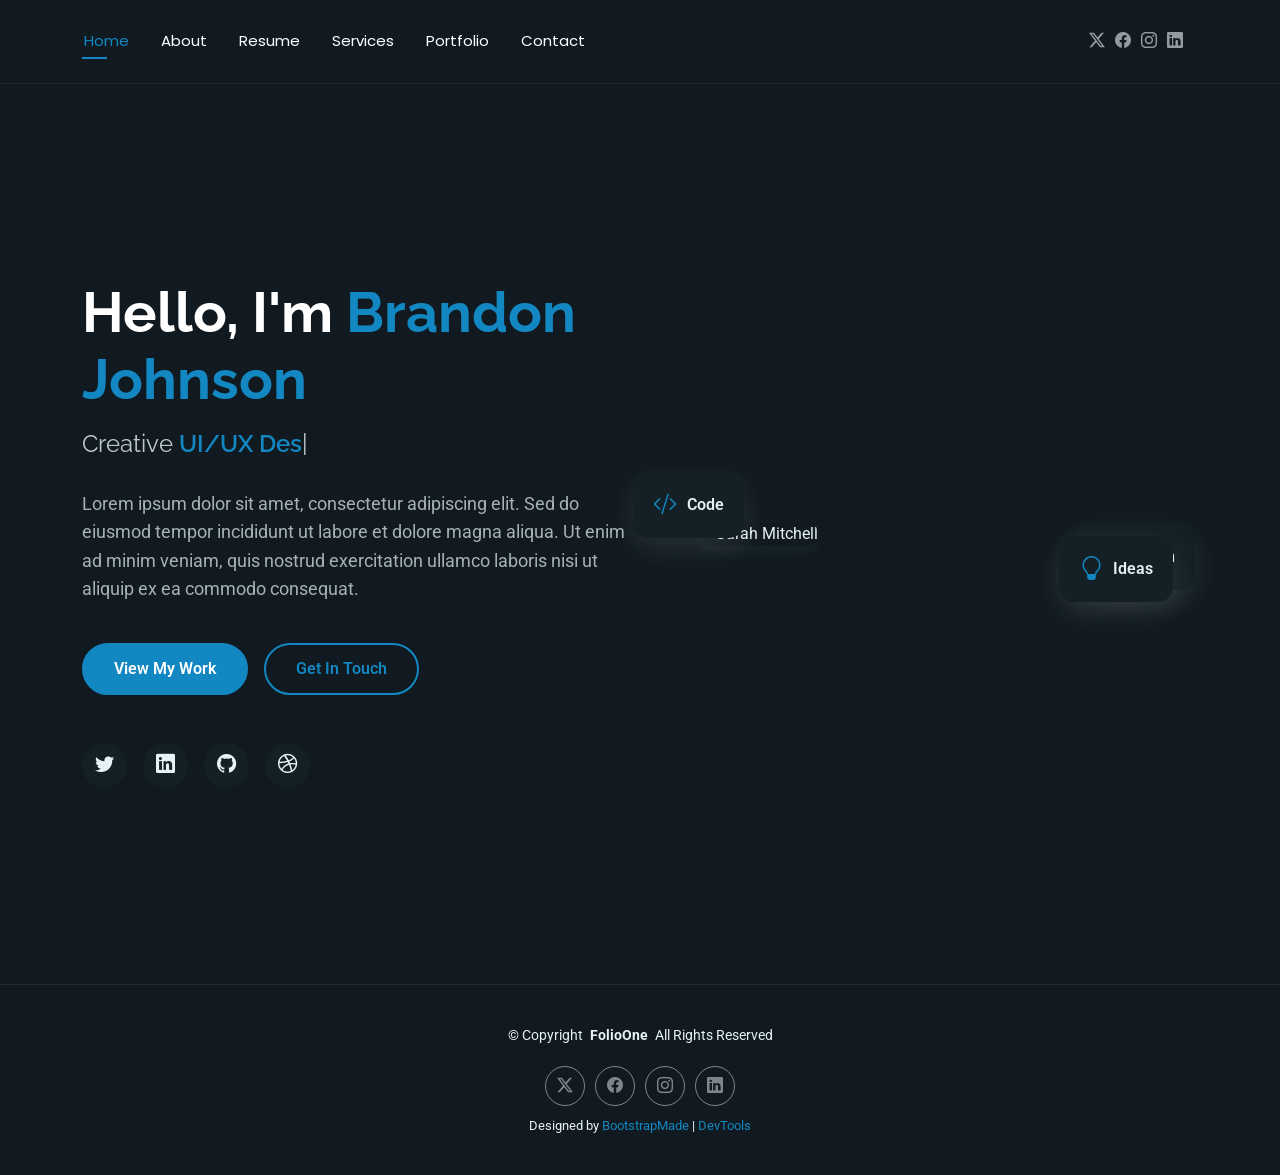
==== index.html @ 80761c70 "1as commitas" ====
<!DOCTYPE html>
<html lang="en">

<head>
  <meta charset="utf-8">
  <meta content="width=device-width, initial-scale=1.0" name="viewport">
  <title>Index - FolioOne Bootstrap Template</title>
  <meta name="description" content="">
  <meta name="keywords" content="">

  <!-- Favicons -->
  <link href="assets/img/favicon.png" rel="icon">
  <link href="assets/img/apple-touch-icon.png" rel="apple-touch-icon">

  <!-- Fonts -->
  <link href="https://fonts.googleapis.com" rel="preconnect">
  <link href="https://fonts.gstatic.com" rel="preconnect" crossorigin>
  <link href="https://fonts.googleapis.com/css2?family=Roboto:ital,wght@0,100;0,300;0,400;0,500;0,700;0,900;1,100;1,300;1,400;1,500;1,700;1,900&family=Poppins:ital,wght@0,100;0,200;0,300;0,400;0,500;0,600;0,700;0,800;0,900;1,100;1,200;1,300;1,400;1,500;1,600;1,700;1,800;1,900&family=Raleway:ital,wght@0,100;0,200;0,300;0,400;0,500;0,600;0,700;0,800;0,900;1,100;1,200;1,300;1,400;1,500;1,600;1,700;1,800;1,900&display=swap" rel="stylesheet">

  <!-- Vendor CSS Files -->
  <link href="assets/vendor/bootstrap/css/bootstrap.min.css" rel="stylesheet">
  <link href="assets/vendor/bootstrap-icons/bootstrap-icons.css" rel="stylesheet">
  <link href="assets/vendor/aos/aos.css" rel="stylesheet">
  <link href="assets/vendor/swiper/swiper-bundle.min.css" rel="stylesheet">
  <link href="assets/vendor/glightbox/css/glightbox.min.css" rel="stylesheet">

  <!-- Main CSS File -->
  <link href="assets/css/main.css" rel="stylesheet">

  <!-- =======================================================
  * Template Name: FolioOne
  * Template URL: https://bootstrapmade.com/folioone-bootstrap-portfolio-website-template/
  * Updated: Aug 23 2025 with Bootstrap v5.3.7
  * Author: BootstrapMade.com
  * License: https://bootstrapmade.com/license/
  ======================================================== -->
</head>

<body class="index-page">

  <header id="header" class="header d-flex align-items-center light-background sticky-top">
    <div class="container position-relative d-flex align-items-center justify-content-between">

      <!-- <a href="index.html" class="logo d-flex align-items-center me-auto me-xl-0">
      <img src="assets/img/logo.webp" alt="">
      <h1 class="sitename">FolioOne</h1> 
    </a> -->

      <nav id="navmenu" class="navmenu">
        <ul>
          <li><a href="index.html" class="active">Home</a></li>
          <li><a href="about.html">About</a></li>
          <li><a href="resume.html">Resume</a></li>
          <li><a href="services.html">Services</a></li>
          <li><a href="portfolio.html">Portfolio</a></li>
          <li><a href="contact.html">Contact</a></li>
        </ul>
        <i class="mobile-nav-toggle d-xl-none bi bi-list"></i>
      </nav>

      <div class="header-social-links">
        <a href="#" class="twitter"><i class="bi bi-twitter-x"></i></a>
        <a href="#" class="facebook"><i class="bi bi-facebook"></i></a>
        <a href="#" class="instagram"><i class="bi bi-instagram"></i></a>
        <a href="#" class="linkedin"><i class="bi bi-linkedin"></i></a>
      </div>

    </div>
  </header>

  <main class="main">

    <!-- Hero Section -->
    <section id="hero" class="hero section">

      <div class="container" data-aos="fade-up" data-aos-delay="100">

        <div class="row gy-4 align-items-center">
          <div class="col-lg-6 order-2 order-lg-1">
            <div class="hero-content">
              <h1 data-aos="fade-up" data-aos-delay="200">Hello, I'm <span class="highlight">Brandon Johnson</span></h1>
              <h2 data-aos="fade-up" data-aos-delay="300">Creative <span class="typed" data-typed-items="UI/UX Designer, Web Developer, Digital Artist, Brand Strategist"></span></h2>
              <p data-aos="fade-up" data-aos-delay="400">Lorem ipsum dolor sit amet, consectetur adipiscing elit. Sed do eiusmod tempor incididunt ut labore et dolore magna aliqua. Ut enim ad minim veniam, quis nostrud exercitation ullamco laboris nisi ut aliquip ex ea commodo consequat.</p>
              <div class="hero-actions" data-aos="fade-up" data-aos-delay="500">
                <a href="portfolio.html" class="btn btn-primary">View My Work</a>
                <a href="contact.html" class="btn btn-outline">Get In Touch</a>
              </div>
              <div class="social-links" data-aos="fade-up" data-aos-delay="600">
                <a href="#"><i class="bi bi-twitter"></i></a>
                <a href="#"><i class="bi bi-linkedin"></i></a>
                <a href="#"><i class="bi bi-github"></i></a>
                <a href="#"><i class="bi bi-dribbble"></i></a>
              </div>
            </div>
          </div>
          <div class="col-lg-6 order-1 order-lg-2">
            <div class="hero-image" data-aos="zoom-in" data-aos-delay="300">
              <div class="image-wrapper">
                <img src="assets/img/profile/profile-square-11.webp" alt="Sarah Mitchell" class="img-fluid">
                <div class="floating-elements">
                  <div class="floating-card design" data-aos="fade-left" data-aos-delay="700">
                    <i class="bi bi-palette"></i>
                    <span>Design</span>
                  </div>
                  <div class="floating-card code" data-aos="fade-right" data-aos-delay="800">
                    <i class="bi bi-code-slash"></i>
                    <span>Code</span>
                  </div>
                  <div class="floating-card creativity" data-aos="fade-up" data-aos-delay="900">
                    <i class="bi bi-lightbulb"></i>
                    <span>Ideas</span>
                  </div>
                </div>
              </div>
            </div>
          </div>
        </div>

      </div>

    </section><!-- /Hero Section -->

  </main>

  <footer id="footer" class="footer">

    <div class="container">
      <div class="copyright text-center ">
        <p>© <span>Copyright</span> <strong class="px-1 sitename">FolioOne</strong> <span>All Rights Reserved<br></span></p>
      </div>
      <div class="social-links d-flex justify-content-center">
        <a href=""><i class="bi bi-twitter-x"></i></a>
        <a href=""><i class="bi bi-facebook"></i></a>
        <a href=""><i class="bi bi-instagram"></i></a>
        <a href=""><i class="bi bi-linkedin"></i></a>
      </div>
      <div class="credits">
        <!-- All the links in the footer should remain intact. -->
        <!-- You can delete the links only if you've purchased the pro version. -->
        <!-- Licensing information: https://bootstrapmade.com/license/ -->
        <!-- Purchase the pro version with working PHP/AJAX contact form: [buy-url] -->
        Designed by <a href="https://bootstrapmade.com/">BootstrapMade</a> | <a href="https://bootstrapmade.com/tools/">DevTools</a>
      </div>
    </div>

  </footer>

  <!-- Scroll Top -->
  <a href="#" id="scroll-top" class="scroll-top d-flex align-items-center justify-content-center"><i class="bi bi-arrow-up-short"></i></a>

  <!-- Preloader -->
  <div id="preloader"></div>

  <!-- Vendor JS Files -->
  <script src="assets/vendor/bootstrap/js/bootstrap.bundle.min.js"></script>
  <script src="assets/vendor/php-email-form/validate.js"></script>
  <script src="assets/vendor/aos/aos.js"></script>
  <script src="assets/vendor/typed.js/typed.umd.js"></script>
  <script src="assets/vendor/waypoints/noframework.waypoints.js"></script>
  <script src="assets/vendor/purecounter/purecounter_vanilla.js"></script>
  <script src="assets/vendor/swiper/swiper-bundle.min.js"></script>
  <script src="assets/vendor/imagesloaded/imagesloaded.pkgd.min.js"></script>
  <script src="assets/vendor/isotope-layout/isotope.pkgd.min.js"></script>
  <script src="assets/vendor/glightbox/js/glightbox.min.js"></script>

  <!-- Main JS File -->
  <script src="assets/js/main.js"></script>

</body>

</html>
---- assets/css/main.css ----
/**
* Template Name: FolioOne
* Template URL: https://bootstrapmade.com/folioone-bootstrap-portfolio-website-template/
* Updated: Aug 23 2025 with Bootstrap v5.3.7
* Author: BootstrapMade.com
* License: https://bootstrapmade.com/license/
*/

/*--------------------------------------------------------------
# Font & Color Variables
# Help: https://bootstrapmade.com/color-system/
--------------------------------------------------------------*/
/* Fonts */
:root {
  --default-font: "Roboto",  system-ui, -apple-system, "Segoe UI", Roboto, "Helvetica Neue", Arial, "Noto Sans", "Liberation Sans", sans-serif, "Apple Color Emoji", "Segoe UI Emoji", "Segoe UI Symbol", "Noto Color Emoji";
  --heading-font: "Raleway",  sans-serif;
  --nav-font: "Poppins",  sans-serif;
}

/* Global Colors - The following color variables are used throughout the website. Updating them here will change the color scheme of the entire website */
:root { 
  --background-color: #101a20; /* Background color for the entire website, including individual sections */
  --default-color: #e7f2f7; /* Default color used for the majority of the text content across the entire website */
  --heading-color: #ffffff; /* Color for headings, subheadings and title throughout the website */
  --accent-color: #1387c1; /* Accent color that represents your brand on the website. It's used for buttons, links, and other elements that need to stand out */
  --surface-color: #141f26; /* The surface color is used as a background of boxed elements within sections, such as cards, icon boxes, or other elements that require a visual separation from the global background. */
  --contrast-color: #ffffff; /* Contrast color for text, ensuring readability against backgrounds of accent, heading, or default colors. */
}

/* Nav Menu Colors - The following color variables are used specifically for the navigation menu. They are separate from the global colors to allow for more customization options */
:root {
  --nav-color: #ffffff;  /* The default color of the main navmenu links */
  --nav-hover-color: #1387c1; /* Applied to main navmenu links when they are hovered over or active */
  --nav-mobile-background-color: #213642; /* Used as the background color for mobile navigation menu */
  --nav-dropdown-background-color: #051117; /* Used as the background color for dropdown items that appear when hovering over primary navigation items */
  --nav-dropdown-color: #e7f2f7; /* Used for navigation links of the dropdown items in the navigation menu. */
  --nav-dropdown-hover-color: #1387c1; /* Similar to --nav-hover-color, this color is applied to dropdown navigation links when they are hovered over. */
}

/* Color Presets - These classes override global colors when applied to any section or element, providing reuse of the sam color scheme. */

.light-background {
  --background-color: #142027;
  --surface-color: #325264;
}

.dark-background {
  --background-color: #0b1419;
  --default-color: #ffffff;
  --heading-color: #ffffff;
  --surface-color: #252525;
  --contrast-color: #ffffff;
}

/* Smooth scroll */
:root {
  scroll-behavior: smooth;
}

/*--------------------------------------------------------------
# General Styling & Shared Classes
--------------------------------------------------------------*/
body {
  color: var(--default-color);
  background-color: var(--background-color);
  font-family: var(--default-font);
}

a {
  color: var(--accent-color);
  text-decoration: none;
  transition: 0.3s;
}

a:hover {
  color: color-mix(in srgb, var(--accent-color), transparent 25%);
  text-decoration: none;
}

h1,
h2,
h3,
h4,
h5,
h6 {
  color: var(--heading-color);
  font-family: var(--heading-font);
}

/* PHP Email Form Messages
------------------------------*/
.php-email-form .error-message {
  display: none;
  background: #df1529;
  color: #ffffff;
  text-align: left;
  padding: 15px;
  margin-bottom: 24px;
  font-weight: 600;
}

.php-email-form .sent-message {
  display: none;
  color: #ffffff;
  background: #059652;
  text-align: center;
  padding: 15px;
  margin-bottom: 24px;
  font-weight: 600;
}

.php-email-form .loading {
  display: none;
  background: var(--surface-color);
  text-align: center;
  padding: 15px;
  margin-bottom: 24px;
}

.php-email-form .loading:before {
  content: "";
  display: inline-block;
  border-radius: 50%;
  width: 24px;
  height: 24px;
  margin: 0 10px -6px 0;
  border: 3px solid var(--accent-color);
  border-top-color: var(--surface-color);
  animation: php-email-form-loading 1s linear infinite;
}

@keyframes php-email-form-loading {
  0% {
    transform: rotate(0deg);
  }

  100% {
    transform: rotate(360deg);
  }
}

/*--------------------------------------------------------------
# Global Header
--------------------------------------------------------------*/
.header {
  --background-color: rgba(255, 255, 255, 0);
  color: var(--default-color);
  background-color: var(--background-color);
  padding: 15px 0;
  transition: all 0.5s;
  z-index: 997;
  border-bottom: 1px solid color-mix(in srgb, var(--default-color), transparent 92%);
}

.header .logo {
  line-height: 1;
}

.header .logo img {
  max-height: 36px;
  margin-right: 8px;
}

.header .logo h1 {
  font-size: 32px;
  margin: 0;
  font-weight: 400;
  color: var(--heading-color);
}

.header .header-social-links {
  padding-right: 15px;
}

.header .header-social-links a {
  color: color-mix(in srgb, var(--default-color), transparent 40%);
  padding-left: 6px;
  display: inline-block;
  transition: 0.3s;
  font-size: 16px;
}

.header .header-social-links a:hover {
  color: var(--default-color);
}

.header .header-social-links a i {
  line-height: 0px;
}

@media (max-width: 1200px) {
  .header .logo {
    order: 1;
  }

  .header .header-social-links {
    order: 2;
  }

  .header .navmenu {
    order: 3;
  }
}

/* Global Header on Scroll
------------------------------*/
.scrolled .header {
  --background-color: rgba(16, 26, 32, 0.9);
}

/*--------------------------------------------------------------
# Navigation Menu
--------------------------------------------------------------*/
/* Desktop Navigation */
@media (min-width: 1200px) {
  .navmenu {
    padding: 0;
  }

  .navmenu ul {
    margin: 0;
    padding: 0;
    display: flex;
    list-style: none;
    align-items: center;
  }

  .navmenu li {
    position: relative;
  }

  .navmenu>ul>li {
    white-space: nowrap;
    padding: 15px 28px 15px 0;
  }

  .navmenu>ul>li:last-child {
    padding-right: 0;
  }

  .navmenu a,
  .navmenu a:focus {
    color: var(--nav-color);
    font-size: 15px;
    padding: 0 2px;
    font-family: var(--nav-font);
    font-weight: 400;
    display: flex;
    align-items: center;
    justify-content: space-between;
    white-space: nowrap;
    transition: 0.3s;
    position: relative;
  }

  .navmenu a i,
  .navmenu a:focus i {
    font-size: 12px;
    line-height: 0;
    margin-left: 5px;
    transition: 0.3s;
  }

  .navmenu>ul>li>a:before {
    content: "";
    position: absolute;
    height: 2px;
    bottom: -6px;
    left: 0;
    background-color: var(--nav-hover-color);
    visibility: hidden;
    width: 0px;
    transition: all 0.3s ease-in-out 0s;
  }

  .navmenu a:hover:before,
  .navmenu li:hover>a:before,
  .navmenu .active:before {
    visibility: visible;
    width: 25px;
  }

  .navmenu li:hover>a,
  .navmenu .active,
  .navmenu .active:focus {
    color: var(--nav-hover-color);
  }

  .navmenu .dropdown ul {
    margin: 0;
    padding: 10px 0;
    background: var(--nav-dropdown-background-color);
    display: block;
    position: absolute;
    visibility: hidden;
    left: -5px;
    top: 130%;
    opacity: 0;
    transition: 0.3s;
    border-radius: 4px;
    z-index: 99;
    box-shadow: 0px 0px 30px rgba(0, 0, 0, 0.1);
  }

  .navmenu .dropdown ul li {
    min-width: 200px;
  }

  .navmenu .dropdown ul a {
    padding: 10px 20px;
    font-size: 15px;
    text-transform: none;
    color: var(--nav-dropdown-color);
  }

  .navmenu .dropdown ul a i {
    font-size: 12px;
  }

  .navmenu .dropdown ul a:hover,
  .navmenu .dropdown ul .active:hover,
  .navmenu .dropdown ul li:hover>a {
    color: var(--nav-dropdown-hover-color);
  }

  .navmenu .dropdown:hover>ul {
    opacity: 1;
    top: 100%;
    visibility: visible;
  }

  .navmenu .dropdown .dropdown ul {
    top: 0;
    left: -90%;
    visibility: hidden;
  }

  .navmenu .dropdown .dropdown:hover>ul {
    opacity: 1;
    top: 0;
    left: -100%;
    visibility: visible;
  }
}

/* Mobile Navigation */
@media (max-width: 1199px) {
  .mobile-nav-toggle {
    color: var(--nav-color);
    font-size: 28px;
    line-height: 0;
    margin-right: 10px;
    cursor: pointer;
    transition: color 0.3s;
  }

  .navmenu {
    padding: 0;
    z-index: 9997;
  }

  .navmenu ul {
    display: none;
    list-style: none;
    position: absolute;
    inset: 60px 20px 20px 20px;
    padding: 10px 0;
    margin: 0;
    border-radius: 6px;
    background-color: var(--nav-mobile-background-color);
    border: 1px solid color-mix(in srgb, var(--default-color), transparent 90%);
    box-shadow: none;
    overflow-y: auto;
    transition: 0.3s;
    z-index: 9998;
  }

  .navmenu a,
  .navmenu a:focus {
    color: var(--nav-dropdown-color);
    padding: 10px 20px;
    font-family: var(--nav-font);
    font-size: 17px;
    font-weight: 500;
    display: flex;
    align-items: center;
    justify-content: space-between;
    white-space: nowrap;
    transition: 0.3s;
  }

  .navmenu a i,
  .navmenu a:focus i {
    font-size: 12px;
    line-height: 0;
    margin-left: 5px;
    width: 30px;
    height: 30px;
    display: flex;
    align-items: center;
    justify-content: center;
    border-radius: 50%;
    transition: 0.3s;
    background-color: color-mix(in srgb, var(--accent-color), transparent 90%);
  }

  .navmenu a i:hover,
  .navmenu a:focus i:hover {
    background-color: var(--accent-color);
    color: var(--contrast-color);
  }

  .navmenu a:hover,
  .navmenu .active,
  .navmenu .active:focus {
    color: var(--nav-dropdown-hover-color);
  }

  .navmenu .active i,
  .navmenu .active:focus i {
    background-color: var(--accent-color);
    color: var(--contrast-color);
    transform: rotate(180deg);
  }

  .navmenu .dropdown ul {
    position: static;
    display: none;
    z-index: 99;
    padding: 10px 0;
    margin: 10px 20px;
    background-color: var(--nav-dropdown-background-color);
    transition: all 0.5s ease-in-out;
  }

  .navmenu .dropdown ul ul {
    background-color: rgba(33, 37, 41, 0.1);
  }

  .navmenu .dropdown>.dropdown-active {
    display: block;
    background-color: rgba(33, 37, 41, 0.03);
  }

  .mobile-nav-active {
    overflow: hidden;
  }

  .mobile-nav-active .mobile-nav-toggle {
    color: #fff;
    position: absolute;
    font-size: 32px;
    top: 15px;
    right: 15px;
    margin-right: 0;
    z-index: 9999;
  }

  .mobile-nav-active .navmenu {
    position: fixed;
    overflow: hidden;
    inset: 0;
    background: rgba(33, 37, 41, 0.8);
    transition: 0.3s;
  }

  .mobile-nav-active .navmenu>ul {
    display: block;
  }
}

/*--------------------------------------------------------------
# Global Footer
--------------------------------------------------------------*/
.footer {
  color: var(--default-color);
  background-color: var(--background-color);
  font-size: 14px;
  padding: 40px 0;
  position: relative;
  border-top: 1px solid color-mix(in srgb, var(--default-color), transparent 92%);
}

.footer .copyright p {
  margin-bottom: 0;
}

.footer .social-links {
  margin-top: 20px;
}

.footer .social-links a {
  display: flex;
  align-items: center;
  justify-content: center;
  width: 40px;
  height: 40px;
  border-radius: 50%;
  border: 1px solid color-mix(in srgb, var(--default-color), transparent 50%);
  font-size: 16px;
  color: color-mix(in srgb, var(--default-color), transparent 50%);
  margin: 0 5px;
  transition: 0.3s;
}

.footer .social-links a:hover {
  color: var(--accent-color);
  border-color: var(--accent-color);
}

.footer .credits {
  margin-top: 10px;
  font-size: 13px;
  text-align: center;
}

/*--------------------------------------------------------------
# Preloader
--------------------------------------------------------------*/
#preloader {
  position: fixed;
  inset: 0;
  z-index: 9999;
  overflow: hidden;
  background-color: var(--background-color);
  transition: all 0.6s ease-out;
  width: 100%;
  height: 100vh;
}

#preloader:before,
#preloader:after {
  content: "";
  position: absolute;
  border: 4px solid var(--accent-color);
  border-radius: 50%;
  animation: animate-preloader 2s cubic-bezier(0, 0.2, 0.8, 1) infinite;
}

#preloader:after {
  animation-delay: -0.5s;
}

@keyframes animate-preloader {
  0% {
    width: 10px;
    height: 10px;
    top: calc(50% - 5px);
    left: calc(50% - 5px);
    opacity: 1;
  }

  100% {
    width: 72px;
    height: 72px;
    top: calc(50% - 36px);
    left: calc(50% - 36px);
    opacity: 0;
  }
}

/*--------------------------------------------------------------
# Scroll Top Button
--------------------------------------------------------------*/
.scroll-top {
  position: fixed;
  visibility: hidden;
  opacity: 0;
  right: 15px;
  bottom: -15px;
  z-index: 99999;
  background-color: var(--accent-color);
  width: 44px;
  height: 44px;
  border-radius: 50px;
  transition: all 0.4s;
}

.scroll-top i {
  font-size: 24px;
  color: var(--contrast-color);
  line-height: 0;
}

.scroll-top:hover {
  background-color: color-mix(in srgb, var(--accent-color), transparent 20%);
  color: var(--contrast-color);
}

.scroll-top.active {
  visibility: visible;
  opacity: 1;
  bottom: 15px;
}

/*--------------------------------------------------------------
# Disable aos animation delay on mobile devices
--------------------------------------------------------------*/
@media screen and (max-width: 768px) {
  [data-aos-delay] {
    transition-delay: 0 !important;
  }
}

/*--------------------------------------------------------------
# Global Page Titles & Breadcrumbs
--------------------------------------------------------------*/
.page-title {
  color: var(--default-color);
  background-color: var(--background-color);
  position: relative;
}

.page-title .heading {
  padding: 80px 0;
  border-top: 1px solid color-mix(in srgb, var(--default-color), transparent 90%);
}

.page-title .heading h1 {
  font-size: 38px;
  font-weight: 700;
}

.page-title nav {
  background-color: color-mix(in srgb, var(--default-color), transparent 96%);
  padding: 20px 0;
}

.page-title nav ol {
  display: flex;
  flex-wrap: wrap;
  list-style: none;
  padding: 0;
  margin: 0;
  font-size: 16px;
  font-weight: 400;
}

.page-title nav ol li+li {
  padding-left: 10px;
}

.page-title nav ol li+li::before {
  content: "/";
  display: inline-block;
  padding-right: 10px;
  color: color-mix(in srgb, var(--default-color), transparent 70%);
}

/*--------------------------------------------------------------
# Global Sections
--------------------------------------------------------------*/
section,
.section {
  color: var(--default-color);
  background-color: var(--background-color);
  padding: 60px 0;
  scroll-margin-top: 100px;
  overflow: clip;
}

@media (max-width: 1199px) {

  section,
  .section {
    scroll-margin-top: 66px;
  }
}

/*--------------------------------------------------------------
# Global Section Titles
--------------------------------------------------------------*/
.section-title {
  text-align: center;
  padding-bottom: 60px;
  position: relative;
}

.section-title h2 {
  font-size: 3.5rem;
  font-weight: 400;
  line-height: 1.2;
  color: var(--heading-color);
  margin-bottom: 1.5rem;
  letter-spacing: -1px;
}

@media (max-width: 768px) {
  .section-title h2 {
    font-size: 2.5rem;
  }
}

.section-title p {
  font-size: 1.125rem;
  line-height: 1.8;
  color: color-mix(in srgb, var(--default-color), transparent 25%);
  max-width: 900px;
  margin: 0 auto;
  text-wrap: balance;
}

/*--------------------------------------------------------------
# Hero Section
--------------------------------------------------------------*/
.hero {
  padding: 80px 0;
  min-height: 100vh;
  display: flex;
  align-items: center;
}

.hero .hero-content h1 {
  font-size: 3.5rem;
  font-weight: 700;
  margin-bottom: 1rem;
  line-height: 1.2;
}

.hero .hero-content h1 .highlight {
  color: var(--accent-color);
  position: relative;
}

.hero .hero-content h1 .highlight::after {
  content: "";
  position: absolute;
  bottom: 0;
  left: 0;
  width: 100%;
  height: 3px;
  background: linear-gradient(90deg, var(--accent-color), color-mix(in srgb, var(--accent-color), transparent 50%));
  border-radius: 2px;
}

@media (max-width: 768px) {
  .hero .hero-content h1 {
    font-size: 2.5rem;
  }
}

.hero .hero-content h2 {
  font-size: 1.5rem;
  font-weight: 400;
  margin-bottom: 2rem;
  color: color-mix(in srgb, var(--default-color), transparent 20%);
}

.hero .hero-content h2 .typed {
  color: var(--accent-color);
  font-weight: 600;
}

@media (max-width: 768px) {
  .hero .hero-content h2 {
    font-size: 1.25rem;
  }
}

.hero .hero-content p {
  font-size: 1.1rem;
  line-height: 1.6;
  margin-bottom: 2.5rem;
  color: color-mix(in srgb, var(--default-color), transparent 30%);
}

.hero .hero-actions {
  display: flex;
  gap: 1rem;
  margin-bottom: 3rem;
}

.hero .hero-actions .btn {
  padding: 12px 30px;
  border-radius: 50px;
  font-weight: 600;
  text-decoration: none;
  transition: all 0.3s ease;
  border: 2px solid;
}

.hero .hero-actions .btn.btn-primary {
  background: var(--accent-color);
  color: var(--contrast-color);
  border-color: var(--accent-color);
}

.hero .hero-actions .btn.btn-primary:hover {
  background: color-mix(in srgb, var(--accent-color), black 15%);
  border-color: color-mix(in srgb, var(--accent-color), black 15%);
  transform: translateY(-2px);
}

.hero .hero-actions .btn.btn-outline {
  background: transparent;
  color: var(--accent-color);
  border-color: var(--accent-color);
}

.hero .hero-actions .btn.btn-outline:hover {
  transform: translateY(-2px);
}

@media (max-width: 576px) {
  .hero .hero-actions {
    flex-direction: column;
  }

  .hero .hero-actions .btn {
    text-align: center;
  }
}

.hero .social-links {
  display: flex;
  gap: 1rem;
}

.hero .social-links a {
  width: 45px;
  height: 45px;
  background: var(--surface-color);
  border-radius: 50%;
  display: flex;
  align-items: center;
  justify-content: center;
  color: var(--default-color);
  font-size: 1.2rem;
  transition: all 0.3s ease;
}

.hero .social-links a:hover {
  background: var(--accent-color);
  color: var(--contrast-color);
  transform: translateY(-3px);
  box-shadow: 0 8px 25px color-mix(in srgb, var(--accent-color), transparent 70%);
}

.hero .hero-image {
  position: relative;
}

.hero .hero-image .image-wrapper {
  position: relative;
  max-width: 450px;
  margin: 0 auto;
}

.hero .hero-image .image-wrapper img {
  border-radius: 20px;
  box-shadow: 0 5px 15px color-mix(in srgb, var(--default-color), transparent 95%);
  transition: transform 0.3s ease;
}

.hero .hero-image .image-wrapper img:hover {
  transform: scale(1.02);
}

.hero .hero-image .floating-elements {
  position: absolute;
  top: 0;
  left: 0;
  right: 0;
  bottom: 0;
  pointer-events: none;
}

.hero .hero-image .floating-elements .floating-card {
  position: absolute;
  background: var(--surface-color);
  padding: 15px 20px;
  border-radius: 15px;
  box-shadow: 0 10px 30px color-mix(in srgb, var(--default-color), transparent 90%);
  display: flex;
  align-items: center;
  gap: 10px;
  font-weight: 600;
  animation: float 3s ease-in-out infinite;
}

.hero .hero-image .floating-elements .floating-card i {
  font-size: 1.5rem;
  color: var(--accent-color);
}

.hero .hero-image .floating-elements .floating-card.design {
  top: 10%;
  right: -10%;
  animation-delay: 0s;
}

.hero .hero-image .floating-elements .floating-card.code {
  bottom: 30%;
  left: -15%;
  animation-delay: 1s;
}

.hero .hero-image .floating-elements .floating-card.creativity {
  top: 60%;
  right: -5%;
  animation-delay: 2s;
}

@media (max-width: 992px) {
  .hero .hero-image .floating-elements .floating-card {
    display: none;
  }
}

@keyframes float {

  0%,
  100% {
    transform: translateY(0px);
  }

  50% {
    transform: translateY(-10px);
  }
}

@media (max-width: 992px) {
  .hero .hero-content {
    text-align: center;
    margin-bottom: 3rem;
  }
}

/*--------------------------------------------------------------
# About Section
--------------------------------------------------------------*/
.about .intro-content .eyebrow {
  display: inline-block;
  letter-spacing: 0.12em;
  text-transform: uppercase;
  font-size: 12px;
  color: color-mix(in srgb, var(--default-color), transparent 40%);
  margin-bottom: 16px;
}

.about .intro-content .headline {
  font-family: var(--heading-font);
  font-weight: 300;
  line-height: 1.2;
  font-size: clamp(28px, 4vw, 44px);
  margin: 0 0 24px 0;
}

.about .intro-content .lead {
  font-size: 18px;
  line-height: 1.8;
  color: color-mix(in srgb, var(--default-color), transparent 10%);
  margin-bottom: 24px;
}

.about .intro-content p {
  line-height: 1.8;
  margin-bottom: 24px;
  color: color-mix(in srgb, var(--default-color), transparent 5%);
}

.about .intro-content .cta-group {
  display: flex;
  gap: 24px;
  align-items: center;
  margin-top: 24px;
}

.about .intro-content .cta-group .btn-ghost {
  display: inline-flex;
  align-items: center;
  gap: 8px;
  padding: 12px 18px;
  border-radius: 6px;
  color: var(--accent-color);
  background: color-mix(in srgb, var(--accent-color), transparent 92%);
  border: 1px solid color-mix(in srgb, var(--accent-color), transparent 70%);
  transition: 0.3s ease-in-out;
}

.about .intro-content .cta-group .btn-ghost:hover,
.about .intro-content .cta-group .btn-ghost:focus {
  color: var(--contrast-color);
  background: var(--accent-color);
  border-color: var(--accent-color);
  outline: none;
  box-shadow: 0 0 0 3px color-mix(in srgb, var(--accent-color), transparent 70%);
}

.about .intro-content .cta-group .link-underline {
  display: inline-flex;
  align-items: center;
  gap: 8px;
  position: relative;
  color: var(--accent-color);
  padding-bottom: 4px;
  transition: 0.3s ease-in-out;
}

.about .intro-content .cta-group .link-underline::after {
  content: "";
  position: absolute;
  left: 0;
  right: 0;
  bottom: 0;
  height: 1px;
  background: color-mix(in srgb, var(--accent-color), transparent 40%);
  transform: scaleX(0.4);
  transform-origin: left;
  transition: 0.3s ease-in-out;
}

.about .intro-content .cta-group .link-underline:hover,
.about .intro-content .cta-group .link-underline:focus {
  color: color-mix(in srgb, var(--accent-color), transparent 10%);
  outline: none;
}

.about .intro-content .cta-group .link-underline:hover::after,
.about .intro-content .cta-group .link-underline:focus::after {
  transform: scaleX(1);
}

.about .profile-figure {
  margin: 0;
}

.about .profile-figure .profile-photo {
  width: 88%;
  max-width: 440px;
  border-radius: 18px;
  box-shadow: 0 10px 30px color-mix(in srgb, var(--default-color), transparent 92%);
  transform: translateY(0);
  transition: transform 0.3s ease-in-out;
}

.about .profile-figure .profile-caption {
  margin-top: 24px;
  display: flex;
  align-items: center;
  justify-content: center;
}

.about .profile-figure .profile-caption .meta {
  font-size: 14px;
  color: color-mix(in srgb, var(--default-color), transparent 20%);
}

.about .profile-figure .profile-caption .meta .funfact {
  font-size: 13px;
  margin-top: 4px;
  color: color-mix(in srgb, var(--default-color), transparent 35%);
}

.about .profile-figure:hover .profile-photo {
  transform: translateY(-4px);
}

.about .skill-item {
  padding: 24px;
  border-radius: 6px;
  transition: 0.3s ease-in-out;
  background: color-mix(in srgb, var(--surface-color), var(--accent-color) 2%);
  border: 1px solid color-mix(in srgb, var(--default-color), transparent 88%);
  height: 100%;
}

.about .skill-item i {
  font-size: 24px;
  color: var(--accent-color);
  margin-bottom: 16px;
  display: inline-block;
}

.about .skill-item h3 {
  font-size: 16px;
  margin-bottom: 6px;
  font-weight: 500;
}

.about .skill-item p {
  margin: 0;
  font-size: 14px;
  color: color-mix(in srgb, var(--default-color), transparent 25%);
}

.about .skill-item:hover {
  transform: translateY(-3px);
  border-color: color-mix(in srgb, var(--accent-color), transparent 60%);
  box-shadow: 0 10px 30px color-mix(in srgb, var(--default-color), transparent 92%);
}

.about .timeline-item {
  position: relative;
  padding-left: 26px;
}

.about .timeline-item time {
  display: inline-block;
  font-size: 12px;
  letter-spacing: 0.08em;
  text-transform: uppercase;
  color: color-mix(in srgb, var(--default-color), transparent 45%);
  margin-bottom: 6px;
}

.about .timeline-item h4 {
  font-size: 18px;
  font-weight: 400;
  margin: 0 0 6px;
}

.about .timeline-item p {
  font-size: 14px;
  color: color-mix(in srgb, var(--default-color), transparent 25%);
  margin: 0;
}

.about .timeline-item .dot {
  position: absolute;
  left: 0;
  top: 4px;
  width: 10px;
  height: 10px;
  border-radius: 50%;
  background: var(--accent-color);
  box-shadow: 0 0 0 6px color-mix(in srgb, var(--accent-color), transparent 80%);
}

.about .personal-quote {
  padding: 24px 0;
}

.about .personal-quote p {
  font-family: var(--heading-font);
  font-weight: 300;
  font-size: clamp(20px, 3vw, 28px);
  line-height: 1.5;
  color: color-mix(in srgb, var(--default-color), transparent 5%);
  margin: 0 auto;
  max-width: 800px;
}

.about .fact-pill {
  display: flex;
  align-items: center;
  justify-content: center;
  gap: 10px;
  padding: 10px 14px;
  border-radius: 999px;
  border: 1px solid color-mix(in srgb, var(--default-color), transparent 85%);
  background: var(--surface-color);
  color: color-mix(in srgb, var(--default-color), transparent 10%);
  transition: 0.3s ease-in-out;
}

.about .fact-pill i {
  color: var(--accent-color);
}

.about .fact-pill span {
  font-size: 14px;
}

.about .fact-pill:hover {
  transform: translateY(-2px);
  border-color: color-mix(in srgb, var(--accent-color), transparent 60%);
  box-shadow: 0 10px 30px color-mix(in srgb, var(--default-color), transparent 92%);
}

.about .fact-pill:focus-within {
  box-shadow: 0 0 0 3px color-mix(in srgb, var(--accent-color), transparent 70%);
}

@media (max-width: 992px) {
  .about .profile-figure {
    text-align: center !important;
  }

  .about .profile-figure .profile-photo {
    width: 72%;
  }

  .about .intro-content .cta-group {
    flex-wrap: wrap;
  }
}

@media (max-width: 576px) {
  .about .profile-figure .profile-photo {
    width: 100%;
  }
}

/*--------------------------------------------------------------
# Skills Section
--------------------------------------------------------------*/
.skills .skill-box {
  background-color: var(--surface-color);
  padding: 2rem;
  border-radius: 8px;
  box-shadow: 0 0 20px rgba(0, 0, 0, 0.05);
}

.skills .skill-box h3 {
  font-size: 1.2rem;
  margin-bottom: 1rem;
  font-weight: 600;
}

.skills .skill-box p {
  font-size: 0.9rem;
  margin-bottom: 0.8rem;
  opacity: 0.6;
}

.skills .skill-box .progress {
  background-color: color-mix(in srgb, var(--accent-color), transparent 85%);
  border-radius: 50px;
  height: 8px;
  margin-top: 5px;
  overflow: hidden;
}

.skills .skill-box .progress .progress-bar {
  background-color: var(--accent-color);
  height: 100%;
  position: relative;
  border-radius: 50px;
  transition: 0.9s;
  width: 1px;
}

/*--------------------------------------------------------------
# Stats Section
--------------------------------------------------------------*/
.stats .avatars {
  position: relative;
}

.stats .avatars img {
  width: 60px;
  height: 60px;
  border: 3px solid var(--accent-color);
  margin-right: -15px;
  transition: transform 0.3s ease;
}

.stats .avatars img:hover {
  transform: translateY(-5px);
  z-index: 2;
}

.stats .counters h2 {
  color: var(--heading-color);
  font-size: 48px;
  font-weight: 700;
  margin-bottom: 10px;
}

.stats .counters h2 span {
  display: inline-block;
}

.stats .counters p {
  color: var(--default-color);
  font-size: 18px;
  margin: 0;
  opacity: 0.9;
}

@media (max-width: 991px) {
  .stats .row {
    text-align: center;
  }

  .stats .avatars {
    justify-content: center;
    margin-bottom: 40px;
  }

  .stats .counters h2 {
    font-size: 36px;
  }

  .stats .counters p {
    font-size: 16px;
  }

  .stats .counters .col-md-4 {
    margin-bottom: 30px;
  }

  .stats .counters .col-md-4:last-child {
    margin-bottom: 0;
  }
}

@media (max-width: 576px) {
  .stats {
    padding: 60px 0;
  }

  .stats .avatars {
    flex-wrap: wrap;
    justify-content: center;
  }

  .stats .avatars img {
    margin: 0 -8px;
  }
}

/*--------------------------------------------------------------
# Testimonials Section
--------------------------------------------------------------*/
.testimonials .testimonials-carousel,
.testimonials .testimonials-slider {
  overflow: hidden;
}

.testimonials .testimonial-item .testimonial-content {
  border-left: 3px solid var(--accent-color);
  padding-left: 30px;
}

.testimonials .testimonial-item .testimonial-img {
  border-radius: 50%;
  border: 4px solid var(--background-color);
  margin: 0 auto;
}

.testimonials .testimonial-item h3 {
  font-size: 20px;
  font-weight: bold;
  margin: 10px 0 5px 0;
}

.testimonials .testimonial-item h4 {
  font-size: 14px;
  color: color-mix(in srgb, var(--default-color), transparent 40%);
  margin: 0 0 10px 0;
}

.testimonials .testimonial-item .stars i {
  color: #ffc107;
  margin: 0 1px;
}

.testimonials .testimonial-item .quote-icon-left,
.testimonials .testimonial-item .quote-icon-right {
  color: color-mix(in srgb, var(--accent-color), transparent 50%);
  font-size: 26px;
  line-height: 0;
}

.testimonials .testimonial-item .quote-icon-left {
  display: inline-block;
  left: -5px;
  position: relative;
}

.testimonials .testimonial-item .quote-icon-right {
  display: inline-block;
  right: -5px;
  position: relative;
  top: 10px;
  transform: scale(-1, -1);
}

.testimonials .testimonial-item p {
  font-style: italic;
}

.testimonials .swiper-wrapper {
  height: auto;
}

.testimonials .swiper-pagination {
  margin-top: 30px;
  position: relative;
}

.testimonials .swiper-pagination .swiper-pagination-bullet {
  width: 12px;
  height: 12px;
  background-color: color-mix(in srgb, var(--default-color), transparent 85%);
  opacity: 1;
}

.testimonials .swiper-pagination .swiper-pagination-bullet-active {
  background-color: var(--accent-color);
}

/*--------------------------------------------------------------
# Resume Section
--------------------------------------------------------------*/
.resume .resume-item {
  margin-bottom: 3rem;
}

.resume .resume-item .resume-title {
  font-size: 1.75rem;
  font-weight: 700;
  margin-bottom: 1.5rem;
  padding-bottom: 1.5rem;
  position: relative;
  color: var(--heading-color);
}

.resume .resume-item .resume-title::after {
  content: "";
  position: absolute;
  display: block;
  width: 50px;
  height: 3px;
  background: var(--accent-color);
  bottom: 0;
  left: 0;
}

.resume .resume-item .resume-content {
  padding-left: 1.25rem;
  border-left: 2px solid color-mix(in srgb, var(--accent-color), transparent 85%);
}

.resume .resume-item article {
  position: relative;
  margin-bottom: 2.5rem;
}

.resume .resume-item article::before {
  content: "";
  position: absolute;
  width: 16px;
  height: 16px;
  border-radius: 50%;
  left: -1.8rem;
  top: 0.25rem;
  background: var(--background-color);
  border: 2px solid var(--accent-color);
}

.resume .resume-item article h4 {
  font-size: 1.25rem;
  font-weight: 600;
  margin-bottom: 0.5rem;
  color: var(--heading-color);
}

.resume .resume-item article h5 {
  font-size: 1rem;
  background: color-mix(in srgb, var(--accent-color), transparent 92%);
  padding: 0.375rem 0.75rem;
  display: inline-block;
  font-weight: 600;
  margin: 0.5rem 0;
  color: var(--accent-color);
  border-radius: 4px;
}

.resume .resume-item article .institution,
.resume .resume-item article .company {
  font-size: 1rem;
  margin-bottom: 1rem;
  color: color-mix(in srgb, var(--default-color), transparent 25%);
}

.resume .resume-item article p {
  margin-bottom: 1rem;
}

.resume .resume-item article ul {
  padding-left: 1.25rem;
  margin-bottom: 0;
}

.resume .resume-item article ul li {
  padding-bottom: 0.75rem;
  position: relative;
}

.resume .resume-item article ul li:last-child {
  padding-bottom: 0;
}

.resume .skill-item {
  margin-bottom: 2rem;
}

.resume .skill-item h4 {
  font-size: 1rem;
  font-weight: 600;
  margin-bottom: 0.75rem;
  color: var(--heading-color);
}

.resume .skill-item .progress {
  height: 0.75rem;
  background-color: color-mix(in srgb, var(--accent-color), transparent 92%);
  border-radius: 1rem;
  overflow: visible;
}

.resume .skill-item .progress .progress-bar {
  background-color: var(--accent-color);
  position: relative;
  border-radius: 1rem;
  width: 0;
  transition: width 1s ease;
}

.resume .skill-item .progress .progress-bar::after {
  content: attr(aria-valuenow) "%";
  position: absolute;
  right: 0;
  top: -1.75rem;
  font-size: 0.875rem;
  font-weight: 600;
  color: var(--accent-color);
}

@media (max-width: 991.98px) {
  .resume .resume-item {
    margin-bottom: 2rem;
  }
}

@media (max-width: 767.98px) {
  .resume .resume-content {
    padding-left: 1rem !important;
  }

  .resume article::before {
    left: -2rem !important;
  }
}

/*--------------------------------------------------------------
# Services Section
--------------------------------------------------------------*/
.services .service-item {
  display: flex;
  background-color: var(--surface-color);
  border-radius: 12px;
  padding: 2rem;
  height: 100%;
  position: relative;
  overflow: hidden;
  box-shadow: 0 5px 20px rgba(0, 0, 0, 0.03);
  transition: all 0.4s ease;
}

.services .service-item::before {
  content: "";
  position: absolute;
  left: 0;
  top: 0;
  height: 100%;
  width: 4px;
  background-color: var(--accent-color);
  transform: scaleY(0);
  transform-origin: bottom;
  transition: transform 0.4s cubic-bezier(0.65, 0, 0.35, 1);
}

.services .service-item:hover {
  box-shadow: 0 10px 30px rgba(0, 0, 0, 0.08);
  transform: translateY(-5px);
}

.services .service-item:hover::before {
  transform: scaleY(1);
}

.services .service-item:hover .service-icon {
  background-color: var(--accent-color);
  color: var(--contrast-color);
  transform: rotateY(180deg);
}

.services .service-item:hover .service-icon i {
  transform: rotateY(180deg);
}

.services .service-item:hover .service-link i {
  transform: translateX(5px);
}

.services .service-icon {
  flex-shrink: 0;
  width: 70px;
  height: 70px;
  border-radius: 12px;
  background-color: color-mix(in srgb, var(--accent-color), transparent 90%);
  color: var(--accent-color);
  display: flex;
  align-items: center;
  justify-content: center;
  margin-right: 1.5rem;
  transition: all 0.5s ease;
}

.services .service-icon i {
  font-size: 2rem;
  transition: transform 0.5s ease;
}

.services .service-content {
  flex-grow: 1;
}

.services .service-content h3 {
  font-size: 1.4rem;
  margin-bottom: 1rem;
  font-weight: 700;
  color: var(--heading-color);
}

.services .service-content p {
  margin-bottom: 1.25rem;
  color: color-mix(in srgb, var(--default-color), transparent 20%);
}

.services .service-link {
  display: inline-flex;
  align-items: center;
  color: var(--accent-color);
  font-weight: 600;
  text-decoration: none;
  transition: color 0.3s ease;
}

.services .service-link span {
  margin-right: 0.5rem;
}

.services .service-link i {
  transition: transform 0.3s ease;
}

.services .service-link:hover {
  color: color-mix(in srgb, var(--accent-color), transparent 25%);
}

@media (max-width: 767.98px) {
  .services .service-item {
    padding: 1.5rem;
    margin-bottom: 1rem;
  }

  .services .service-icon {
    width: 60px;
    height: 60px;
    margin-right: 1rem;
  }

  .services .service-icon i {
    font-size: 1.5rem;
  }

  .services .service-content h3 {
    font-size: 1.2rem;
    margin-bottom: 0.75rem;
  }

  .services .service-content p {
    margin-bottom: 1rem;
    font-size: 0.95rem;
  }
}

@media (max-width: 575.98px) {
  .services .service-item {
    flex-direction: column;
    text-align: center;
  }

  .services .service-item::before {
    width: 100%;
    height: 4px;
    transform: scaleX(0);
    transform-origin: left;
  }

  .services .service-item:hover::before {
    transform: scaleX(1);
  }

  .services .service-icon {
    margin-right: 0;
    margin-bottom: 1.25rem;
  }

  .services .service-link {
    justify-content: center;
  }
}

/*--------------------------------------------------------------
# Service Details Section
--------------------------------------------------------------*/
.service-details .service-hero {
  margin-bottom: 4rem;
}

.service-details .service-hero .service-meta {
  display: flex;
  align-items: center;
  gap: 1rem;
  margin-bottom: 1.5rem;
}

.service-details .service-hero .service-meta .service-category {
  background: color-mix(in srgb, var(--accent-color), transparent 85%);
  color: var(--accent-color);
  padding: 0.5rem 1rem;
  border-radius: 20px;
  font-size: 0.85rem;
  font-weight: 500;
  letter-spacing: 0.5px;
}

.service-details .service-hero .service-meta .reading-time {
  color: color-mix(in srgb, var(--default-color), transparent 50%);
  font-size: 0.9rem;
  font-weight: 300;
}

.service-details .service-hero h1 {
  font-size: 3.5rem;
  font-weight: 300;
  line-height: 1.2;
  margin-bottom: 1.5rem;
  color: var(--heading-color);
  letter-spacing: -0.02em;
}

.service-details .service-hero .service-description {
  font-size: 1.25rem;
  line-height: 1.7;
  color: color-mix(in srgb, var(--default-color), transparent 25%);
  font-weight: 300;
  margin: 0;
}

.service-details .service-visual {
  margin-bottom: 4rem;
  overflow: hidden;
  border-radius: 4px;
}

.service-details .service-visual img {
  width: 100%;
  height: 400px;
  object-fit: cover;
  transition: transform 0.5s ease;
}

.service-details .service-visual img:hover {
  transform: scale(1.02);
}

.service-details .service-narrative {
  margin-bottom: 5rem;
}

.service-details .service-narrative h3 {
  font-size: 2rem;
  font-weight: 300;
  margin-bottom: 2rem;
  color: var(--heading-color);
  letter-spacing: -0.01em;
}

.service-details .service-narrative p {
  font-size: 1.1rem;
  line-height: 1.8;
  margin-bottom: 2rem;
  color: var(--default-color);
  font-weight: 300;
}

.service-details .benefits-grid {
  display: grid;
  grid-template-columns: repeat(auto-fit, minmax(280px, 1fr));
  gap: 2.5rem;
  margin-top: 3rem;
}

.service-details .benefits-grid .benefit-card {
  text-align: center;
  padding: 0;
}

.service-details .benefits-grid .benefit-card .benefit-icon {
  width: 60px;
  height: 60px;
  background: color-mix(in srgb, var(--accent-color), transparent 90%);
  border-radius: 50%;
  display: flex;
  align-items: center;
  justify-content: center;
  margin: 0 auto 1.5rem;
  transition: all 0.3s ease;
}

.service-details .benefits-grid .benefit-card .benefit-icon i {
  font-size: 1.5rem;
  color: var(--accent-color);
}

.service-details .benefits-grid .benefit-card:hover .benefit-icon {
  background: var(--accent-color);
  transform: translateY(-2px);
}

.service-details .benefits-grid .benefit-card:hover .benefit-icon i {
  color: var(--contrast-color);
}

.service-details .benefits-grid .benefit-card h4 {
  font-size: 1.2rem;
  font-weight: 400;
  margin-bottom: 1rem;
  color: var(--heading-color);
}

.service-details .benefits-grid .benefit-card p {
  font-size: 1rem;
  line-height: 1.6;
  color: color-mix(in srgb, var(--default-color), transparent 30%);
  margin: 0;
}

.service-details .timeline-section {
  margin-bottom: 4rem;
}

.service-details .timeline-section h3 {
  font-size: 2rem;
  font-weight: 300;
  margin-bottom: 3rem;
  color: var(--heading-color);
  letter-spacing: -0.01em;
}

.service-details .timeline-section .timeline {
  position: relative;
}

.service-details .timeline-section .timeline::before {
  content: "";
  position: absolute;
  left: 30px;
  top: 0;
  bottom: 0;
  width: 1px;
  background: color-mix(in srgb, var(--default-color), transparent 85%);
}

.service-details .timeline-section .timeline .timeline-item {
  position: relative;
  padding-left: 80px;
  margin-bottom: 3rem;
}

.service-details .timeline-section .timeline .timeline-item:last-child {
  margin-bottom: 0;
}

.service-details .timeline-section .timeline .timeline-item .timeline-marker {
  position: absolute;
  left: 0;
  top: 0;
  width: 60px;
  height: 60px;
  background: var(--surface-color);
  border: 2px solid color-mix(in srgb, var(--accent-color), transparent 70%);
  border-radius: 50%;
  display: flex;
  align-items: center;
  justify-content: center;
  z-index: 1;
}

.service-details .timeline-section .timeline .timeline-item .timeline-marker span {
  font-size: 1.2rem;
  font-weight: 500;
  color: var(--accent-color);
}

.service-details .timeline-section .timeline .timeline-item .timeline-content h4 {
  font-size: 1.3rem;
  font-weight: 400;
  margin-bottom: 0.75rem;
  color: var(--heading-color);
}

.service-details .timeline-section .timeline .timeline-item .timeline-content p {
  font-size: 1rem;
  line-height: 1.6;
  margin-bottom: 0.5rem;
  color: var(--default-color);
}

.service-details .timeline-section .timeline .timeline-item .timeline-content small {
  color: color-mix(in srgb, var(--default-color), transparent 40%);
  font-size: 0.9rem;
  font-weight: 500;
}

.service-details .service-sidebar {
  padding-left: 2rem;
}

@media (max-width: 992px) {
  .service-details .service-sidebar {
    padding-left: 0;
    margin-top: 4rem;
  }
}

.service-details .overview-card,
.service-details .success-story,
.service-details .consultation-form {
  background: var(--surface-color);
  border-radius: 8px;
  padding: 2.5rem;
  margin-bottom: 2.5rem;
  border: 1px solid color-mix(in srgb, var(--default-color), transparent 93%);
  transition: all 0.3s ease;
}

.service-details .overview-card:hover,
.service-details .success-story:hover,
.service-details .consultation-form:hover {
  border-color: color-mix(in srgb, var(--accent-color), transparent 80%);
}

.service-details .overview-card .overview-header h4 {
  font-size: 1.4rem;
  font-weight: 400;
  margin-bottom: 2rem;
  color: var(--heading-color);
}

.service-details .overview-card .overview-stats {
  display: grid;
  grid-template-columns: repeat(3, 1fr);
  gap: 1.5rem;
  margin-bottom: 2rem;
}

.service-details .overview-card .overview-stats .stat-item {
  text-align: center;
}

.service-details .overview-card .overview-stats .stat-item .stat-number {
  font-size: 2rem;
  font-weight: 300;
  color: var(--accent-color);
  line-height: 1;
  margin-bottom: 0.5rem;
}

.service-details .overview-card .overview-stats .stat-item .stat-label {
  font-size: 0.85rem;
  color: color-mix(in srgb, var(--default-color), transparent 40%);
  font-weight: 500;
  text-transform: uppercase;
  letter-spacing: 0.5px;
}

.service-details .overview-card .overview-details {
  border-top: 1px solid color-mix(in srgb, var(--default-color), transparent 90%);
  padding-top: 1.5rem;
}

.service-details .overview-card .overview-details .detail-row {
  display: flex;
  justify-content: space-between;
  align-items: center;
  margin-bottom: 1rem;
}

.service-details .overview-card .overview-details .detail-row:last-child {
  margin-bottom: 0;
}

.service-details .overview-card .overview-details .detail-row .detail-label {
  font-size: 0.95rem;
  color: color-mix(in srgb, var(--default-color), transparent 30%);
  font-weight: 400;
}

.service-details .overview-card .overview-details .detail-row .detail-value {
  font-size: 0.95rem;
  color: var(--heading-color);
  font-weight: 500;
}

.service-details .success-story .story-quote p {
  font-size: 1.1rem;
  line-height: 1.7;
  color: color-mix(in srgb, var(--default-color), transparent 20%);
  font-style: italic;
  margin-bottom: 2rem;
}

.service-details .success-story .story-author {
  display: flex;
  align-items: center;
  gap: 1rem;
  margin-bottom: 1.5rem;
}

.service-details .success-story .story-author .author-avatar {
  width: 50px;
  height: 50px;
  border-radius: 50%;
  object-fit: cover;
}

.service-details .success-story .story-author .author-details h5 {
  font-size: 1rem;
  font-weight: 500;
  margin-bottom: 0.25rem;
  color: var(--heading-color);
}

.service-details .success-story .story-author .author-details span {
  display: block;
  font-size: 0.9rem;
  color: color-mix(in srgb, var(--default-color), transparent 40%);
  margin-bottom: 0.25rem;
}

.service-details .success-story .story-author .author-details small {
  font-size: 0.8rem;
  color: color-mix(in srgb, var(--default-color), transparent 50%);
}

.service-details .success-story .story-metrics {
  display: grid;
  grid-template-columns: repeat(2, 1fr);
  gap: 1rem;
  padding-top: 1.5rem;
  border-top: 1px solid color-mix(in srgb, var(--default-color), transparent 90%);
}

.service-details .success-story .story-metrics .metric {
  text-align: center;
}

.service-details .success-story .story-metrics .metric .metric-value {
  font-size: 1.5rem;
  font-weight: 500;
  color: var(--accent-color);
  display: block;
  margin-bottom: 0.25rem;
}

.service-details .success-story .story-metrics .metric .metric-label {
  font-size: 0.8rem;
  color: color-mix(in srgb, var(--default-color), transparent 40%);
  text-transform: uppercase;
  letter-spacing: 0.5px;
}

.service-details .consultation-form .form-header {
  margin-bottom: 2rem;
}

.service-details .consultation-form .form-header h4 {
  font-size: 1.4rem;
  font-weight: 400;
  margin-bottom: 0.75rem;
  color: var(--heading-color);
}

.service-details .consultation-form .form-header p {
  font-size: 0.95rem;
  line-height: 1.6;
  color: color-mix(in srgb, var(--default-color), transparent 30%);
  margin: 0;
}

.service-details .consultation-form .form-group {
  margin-bottom: 1.5rem;
}

.service-details .consultation-form .form-input {
  width: 100%;
  padding: 1rem;
  border: 1px solid color-mix(in srgb, var(--default-color), transparent 85%);
  border-radius: 4px;
  font-size: 0.95rem;
  transition: all 0.3s ease;
  background: transparent;
}

.service-details .consultation-form .form-input:focus {
  outline: none;
  border-color: var(--accent-color);
  box-shadow: 0 0 0 3px color-mix(in srgb, var(--accent-color), transparent 90%);
}

.service-details .consultation-form input[type=text],
.service-details .consultation-form input[type=email],
.service-details .consultation-form input[type=tel],
.service-details .consultation-form select,
.service-details .consultation-form textarea {
  color: var(--default-color);
  background-color: var(--surface-color);
  font-size: 14px;
  border-color: color-mix(in srgb, var(--default-color), transparent 80%);
}

.service-details .consultation-form input[type=text]:focus,
.service-details .consultation-form input[type=email]:focus,
.service-details .consultation-form input[type=tel]:focus,
.service-details .consultation-form select:focus,
.service-details .consultation-form textarea:focus {
  border-color: var(--accent-color);
}

.service-details .consultation-form input[type=text]::placeholder,
.service-details .consultation-form input[type=email]::placeholder,
.service-details .consultation-form input[type=tel]::placeholder,
.service-details .consultation-form select::placeholder,
.service-details .consultation-form textarea::placeholder {
  color: color-mix(in srgb, var(--default-color), transparent 70%);
}

.service-details .consultation-form .btn-consultation {
  background: var(--accent-color);
  color: var(--contrast-color);
  border: none;
  padding: 1rem 2rem;
  border-radius: 4px;
  font-size: 0.95rem;
  font-weight: 500;
  width: 100%;
  display: flex;
  align-items: center;
  justify-content: center;
  gap: 0.5rem;
  transition: all 0.3s ease;
  text-transform: none;
}

.service-details .consultation-form .btn-consultation:hover {
  background: color-mix(in srgb, var(--accent-color), transparent 10%);
  transform: translateY(-1px);
}

.service-details .consultation-form .btn-consultation i {
  font-size: 0.9rem;
}

@media (max-width: 768px) {
  .service-details .service-hero h1 {
    font-size: 2.5rem;
  }

  .service-details .service-hero .service-description {
    font-size: 1.1rem;
  }

  .service-details .service-visual img {
    height: 250px;
  }

  .service-details .benefits-grid {
    grid-template-columns: 1fr;
    gap: 2rem;
  }

  .service-details .timeline-section .timeline::before {
    left: 20px;
  }

  .service-details .timeline-section .timeline .timeline-item {
    padding-left: 60px;
  }

  .service-details .timeline-section .timeline .timeline-item .timeline-marker {
    width: 40px;
    height: 40px;
  }

  .service-details .timeline-section .timeline .timeline-item .timeline-marker span {
    font-size: 1rem;
  }

  .service-details .overview-card .overview-stats {
    grid-template-columns: 1fr;
    gap: 1rem;
  }
}

/*--------------------------------------------------------------
# Portfolio Section
--------------------------------------------------------------*/
.portfolio .portfolio-filters {
  display: flex;
  justify-content: center;
  flex-wrap: wrap;
  gap: 10px;
  margin-bottom: 30px;
  padding: 0;
  list-style: none;
}

.portfolio .portfolio-filters li {
  padding: 8px 20px;
  font-size: 0.95rem;
  font-weight: 500;
  border-radius: 30px;
  cursor: pointer;
  transition: all 0.3s ease;
  background-color: color-mix(in srgb, var(--accent-color), transparent 90%);
  color: var(--accent-color);
}

.portfolio .portfolio-filters li:hover {
  background-color: color-mix(in srgb, var(--accent-color), transparent 80%);
}

.portfolio .portfolio-filters li.filter-active {
  background-color: var(--accent-color);
  color: var(--contrast-color);
}

.portfolio .portfolio-card {
  background-color: var(--surface-color);
  border-radius: 10px;
  overflow: hidden;
  box-shadow: 0 5px 15px rgba(0, 0, 0, 0.05);
  margin-bottom: 30px;
  transition: all 0.3s ease;
}

.portfolio .portfolio-card:hover {
  transform: translateY(-10px);
  box-shadow: 0 10px 30px rgba(0, 0, 0, 0.1);
}

.portfolio .portfolio-card:hover .portfolio-img .portfolio-overlay {
  opacity: 1;
}

.portfolio .portfolio-card:hover .portfolio-img img {
  transform: scale(1.1);
}

.portfolio .portfolio-card .portfolio-img {
  position: relative;
  overflow: hidden;
}

.portfolio .portfolio-card .portfolio-img img {
  width: 100%;
  height: auto;
  transition: transform 0.5s ease;
}

.portfolio .portfolio-card .portfolio-img .portfolio-overlay {
  position: absolute;
  top: 0;
  left: 0;
  width: 100%;
  height: 100%;
  background: rgba(0, 0, 0, 0.6);
  display: flex;
  align-items: center;
  justify-content: center;
  gap: 15px;
  opacity: 0;
  transition: all 0.3s ease;
}

.portfolio .portfolio-card .portfolio-img .portfolio-overlay a {
  width: 45px;
  height: 45px;
  background-color: var(--accent-color);
  color: var(--contrast-color);
  border-radius: 50%;
  display: flex;
  align-items: center;
  justify-content: center;
  font-size: 1.2rem;
  transition: all 0.3s ease;
}

.portfolio .portfolio-card .portfolio-img .portfolio-overlay a:hover {
  background-color: color-mix(in srgb, var(--accent-color), #fff 20%);
  transform: translateY(-5px);
}

.portfolio .portfolio-card .portfolio-info {
  padding: 20px;
}

.portfolio .portfolio-card .portfolio-info h4 {
  font-size: 1.2rem;
  font-weight: 700;
  margin-bottom: 5px;
  color: var(--heading-color);
}

.portfolio .portfolio-card .portfolio-info p {
  font-size: 0.9rem;
  color: var(--default-color);
  margin-bottom: 10px;
}

.portfolio .portfolio-card .portfolio-info .portfolio-tags {
  display: flex;
  flex-wrap: wrap;
  gap: 8px;
}

.portfolio .portfolio-card .portfolio-info .portfolio-tags span {
  font-size: 0.8rem;
  padding: 4px 12px;
  border-radius: 20px;
  background-color: color-mix(in srgb, var(--accent-color), transparent 90%);
  color: var(--accent-color);
}

.portfolio .btn-primary {
  background-color: var(--accent-color);
  border-color: var(--accent-color);
  color: var(--contrast-color);
  padding: 12px 30px;
  font-weight: 600;
  border-radius: 5px;
  transition: all 0.3s ease;
}

.portfolio .btn-primary:hover {
  background-color: color-mix(in srgb, var(--accent-color), #000 10%);
  border-color: color-mix(in srgb, var(--accent-color), #000 10%);
  transform: translateY(-3px);
  box-shadow: 0 5px 15px rgba(0, 0, 0, 0.1);
}

/*--------------------------------------------------------------
# Portfolio Details Section
--------------------------------------------------------------*/
.portfolio-details {
  --section-spacing: 2.5rem;
}

.portfolio-details .portfolio-details-media {
  position: relative;
}

.portfolio-details .portfolio-details-media .main-image {
  margin-bottom: 1rem;
  border-radius: 20px;
  overflow: hidden;
  box-shadow: 0 10px 30px rgba(0, 0, 0, 0.08);
}

.portfolio-details .portfolio-details-media .main-image .portfolio-details-slider {
  position: relative;
}

.portfolio-details .portfolio-details-media .main-image .portfolio-details-slider .swiper-wrapper {
  height: auto !important;
}

.portfolio-details .portfolio-details-media .main-image .portfolio-details-slider .swiper-slide img {
  aspect-ratio: 3/2;
  object-fit: cover;
  width: 100%;
}

.portfolio-details .portfolio-details-media .main-image .portfolio-details-slider .swiper-button-next,
.portfolio-details .portfolio-details-media .main-image .portfolio-details-slider .swiper-button-prev {
  background-color: var(--contrast-color);
  width: 40px;
  height: 40px;
  border-radius: 50%;
  transition: all 0.3s ease;
}

.portfolio-details .portfolio-details-media .main-image .portfolio-details-slider .swiper-button-next:after,
.portfolio-details .portfolio-details-media .main-image .portfolio-details-slider .swiper-button-prev:after {
  font-size: 16px;
  color: var(--accent-color);
  font-weight: bold;
}

.portfolio-details .portfolio-details-media .main-image .portfolio-details-slider .swiper-button-next:hover,
.portfolio-details .portfolio-details-media .main-image .portfolio-details-slider .swiper-button-prev:hover {
  background-color: var(--accent-color);
}

.portfolio-details .portfolio-details-media .main-image .portfolio-details-slider .swiper-button-next:hover:after,
.portfolio-details .portfolio-details-media .main-image .portfolio-details-slider .swiper-button-prev:hover:after {
  color: var(--contrast-color);
}

.portfolio-details .portfolio-details-media .thumbnail-grid img {
  height: 80px;
  object-fit: cover;
  border-radius: 8px;
  cursor: pointer;
  transition: all 0.3s ease;
  box-shadow: 0 4px 10px rgba(0, 0, 0, 0.05);
}

.portfolio-details .portfolio-details-media .thumbnail-grid img:hover {
  transform: translateY(-5px);
  box-shadow: 0 8px 15px rgba(0, 0, 0, 0.1);
}

.portfolio-details .portfolio-details-media .tech-stack-badges {
  display: flex;
  flex-wrap: wrap;
  gap: 10px;
  margin-top: 1.5rem;
}

.portfolio-details .portfolio-details-media .tech-stack-badges span {
  display: inline-block;
  padding: 6px 12px;
  font-size: 13px;
  font-weight: 500;
  border-radius: 20px;
  background-color: color-mix(in srgb, var(--heading-color), transparent 85%);
  color: var(--heading-color);
  transition: all 0.3s ease;
}

.portfolio-details .portfolio-details-media .tech-stack-badges span:hover {
  background-color: color-mix(in srgb, var(--heading-color), transparent 70%);
  transform: translateY(-2px);
}

.portfolio-details .portfolio-details-content {
  padding: 0 0 0 2rem;
  height: 100%;
  display: flex;
  flex-direction: column;
}

.portfolio-details .portfolio-details-content .project-meta {
  display: flex;
  flex-wrap: wrap;
  justify-content: space-between;
  margin-bottom: 1.5rem;
}

.portfolio-details .portfolio-details-content .project-meta .badge-wrapper .project-badge {
  display: inline-block;
  padding: 8px 16px;
  background-color: color-mix(in srgb, var(--accent-color), transparent 90%);
  color: var(--accent-color);
  border-radius: 30px;
  font-weight: 600;
  font-size: 14px;
}

.portfolio-details .portfolio-details-content .project-meta .date-client {
  display: flex;
  gap: 1.5rem;
}

.portfolio-details .portfolio-details-content .project-meta .date-client .meta-item {
  display: flex;
  align-items: center;
  font-size: 14px;
  color: color-mix(in srgb, var(--default-color), transparent 30%);
}

.portfolio-details .portfolio-details-content .project-meta .date-client .meta-item i {
  margin-right: 6px;
  color: var(--accent-color);
}

.portfolio-details .portfolio-details-content .project-title {
  font-size: 2.2rem;
  margin-bottom: 1rem;
  font-weight: 700;
  line-height: 1.2;
  color: var(--heading-color);
}

.portfolio-details .portfolio-details-content .project-website {
  display: flex;
  align-items: center;
  margin-bottom: 1.5rem;
}

.portfolio-details .portfolio-details-content .project-website i {
  font-size: 22px;
  color: var(--accent-color);
  margin-right: 8px;
}

.portfolio-details .portfolio-details-content .project-website a {
  font-weight: 500;
  transition: all 0.3s;
}

.portfolio-details .portfolio-details-content .project-website a:hover {
  letter-spacing: 0.5px;
}

.portfolio-details .portfolio-details-content .project-overview {
  margin-bottom: var(--section-spacing);
}

.portfolio-details .portfolio-details-content .project-overview .lead {
  font-size: 1.1rem;
  line-height: 1.7;
  color: color-mix(in srgb, var(--default-color), transparent 15%);
  margin-bottom: 1.5rem;
}

.portfolio-details .portfolio-details-content .project-overview .project-accordion .accordion-item {
  border: none;
  background: none;
  margin-bottom: 10px;
}

.portfolio-details .portfolio-details-content .project-overview .project-accordion .accordion-item .accordion-header .accordion-button {
  padding: 1rem;
  font-weight: 600;
  font-size: 1rem;
  color: var(--heading-color);
  background-color: color-mix(in srgb, var(--surface-color), transparent 70%);
  border-radius: 8px !important;
  box-shadow: none;
}

.portfolio-details .portfolio-details-content .project-overview .project-accordion .accordion-item .accordion-header .accordion-button:not(.collapsed) {
  background-color: var(--surface-color);
  color: var(--accent-color);
  border-bottom-left-radius: 0 !important;
  border-bottom-right-radius: 0 !important;
  box-shadow: 0 4px 10px rgba(0, 0, 0, 0.03);
}

.portfolio-details .portfolio-details-content .project-overview .project-accordion .accordion-item .accordion-header .accordion-button:not(.collapsed) i {
  color: var(--accent-color);
}

.portfolio-details .portfolio-details-content .project-overview .project-accordion .accordion-item .accordion-header .accordion-button::after {
  background-size: 14px;
  width: 14px;
  height: 14px;
}

.portfolio-details .portfolio-details-content .project-overview .project-accordion .accordion-item .accordion-header .accordion-button i {
  font-size: 1.1rem;
}

.portfolio-details .portfolio-details-content .project-overview .project-accordion .accordion-item .accordion-body {
  padding: 1rem;
  background-color: var(--surface-color);
  border-bottom-left-radius: 8px;
  border-bottom-right-radius: 8px;
}

.portfolio-details .portfolio-details-content .project-overview .project-accordion .accordion-item .accordion-body p {
  margin-bottom: 0;
  color: color-mix(in srgb, var(--default-color), transparent 25%);
  line-height: 1.6;
}

.portfolio-details .portfolio-details-content .project-features {
  margin-bottom: var(--section-spacing);
}

.portfolio-details .portfolio-details-content .project-features h3 {
  display: flex;
  align-items: center;
  font-size: 1.25rem;
  margin-bottom: 1.2rem;
}

.portfolio-details .portfolio-details-content .project-features h3 i {
  margin-right: 10px;
  color: var(--accent-color);
  font-size: 1.1em;
}

.portfolio-details .portfolio-details-content .project-features .feature-list {
  list-style: none;
  padding-left: 0;
}

.portfolio-details .portfolio-details-content .project-features .feature-list li {
  display: flex;
  align-items: center;
  padding: 8px 0;
  font-size: 15px;
  color: color-mix(in srgb, var(--default-color), transparent 15%);
}

.portfolio-details .portfolio-details-content .project-features .feature-list li i {
  color: var(--accent-color);
  margin-right: 10px;
  font-size: 1.1em;
}

.portfolio-details .portfolio-details-content .cta-buttons {
  display: flex;
  flex-wrap: wrap;
  gap: 1rem;
  margin-top: auto;
}

.portfolio-details .portfolio-details-content .cta-buttons .btn-view-project {
  padding: 12px 28px;
  background-color: var(--accent-color);
  color: var(--contrast-color);
  border-radius: 30px;
  font-weight: 500;
  transition: all 0.3s ease;
}

.portfolio-details .portfolio-details-content .cta-buttons .btn-view-project:hover {
  background-color: color-mix(in srgb, var(--accent-color), black 15%);
  transform: translateY(-3px);
  box-shadow: 0 8px 15px rgba(0, 0, 0, 0.1);
}

.portfolio-details .portfolio-details-content .cta-buttons .btn-next-project {
  padding: 12px 28px;
  background-color: color-mix(in srgb, var(--heading-color), transparent 90%);
  color: var(--heading-color);
  border-radius: 30px;
  font-weight: 500;
  transition: all 0.3s ease;
  display: flex;
  align-items: center;
  gap: 8px;
}

.portfolio-details .portfolio-details-content .cta-buttons .btn-next-project i {
  transition: transform 0.3s ease;
}

.portfolio-details .portfolio-details-content .cta-buttons .btn-next-project:hover {
  background-color: color-mix(in srgb, var(--heading-color), transparent 80%);
}

.portfolio-details .portfolio-details-content .cta-buttons .btn-next-project:hover i {
  transform: translateX(3px);
}

@media (max-width: 1199.98px) {
  .portfolio-details .portfolio-details-content {
    padding-left: 1rem;
  }
}

@media (max-width: 991.98px) {
  .portfolio-details .portfolio-details-content {
    padding: 2rem 0 0 0;
  }

  .portfolio-details .portfolio-details-content .cta-buttons {
    margin-top: 2rem;
  }
}

@media (max-width: 767.98px) {
  .portfolio-details .project-meta {
    flex-direction: column;
    gap: 1rem;
  }

  .portfolio-details .project-meta .date-client {
    flex-direction: column;
    gap: 0.5rem;
  }

  .portfolio-details .cta-buttons {
    flex-direction: column;
    width: 100%;
  }

  .portfolio-details .cta-buttons a {
    width: 100%;
    text-align: center;
  }
}

/*--------------------------------------------------------------
# Contact Section
--------------------------------------------------------------*/
.contact .info-box {
  background-color: var(--surface-color);
  padding: 3rem;
  border-radius: 1rem;
  height: 100%;
}

.contact .info-box h3 {
  color: var(--contrast-color);
  font-size: 2rem;
  margin-bottom: 1rem;
}

@media (max-width: 767.98px) {
  .contact .info-box h3 {
    font-size: 1.75rem;
  }
}

.contact .info-box p {
  opacity: 0.8;
  margin-bottom: 2rem;
}

.contact .info-box a {
  color: var(--contrast-color);
}

@media (max-width: 992px) {
  .contact .info-box {
    padding: 1.5rem;
  }
}

.contact .info-item {
  display: flex;
  gap: 1.5rem;
  margin-bottom: 2rem;
}

.contact .info-item:last-child {
  margin-bottom: 0;
}

.contact .info-item .icon-box {
  width: 3.5rem;
  height: 3.5rem;
  background-color: var(--surface-color);
  border-radius: 50%;
  display: flex;
  align-items: center;
  justify-content: center;
  flex-shrink: 0;
  transition: 0.3s;
}

.contact .info-item .icon-box i {
  font-size: 1.5rem;
  color: var(--contrast-color);
}

.contact .info-item:hover .icon-box {
  background-color: var(--accent-color);
}

.contact .info-item .content h4 {
  color: var(--contrast-color);
  font-size: 1.25rem;
  margin-bottom: 0.5rem;
  font-weight: 700;
}

.contact .info-item .content p {
  margin-bottom: 0.25rem;
  font-size: 0.95rem;
}

.contact .info-item .content p:last-child {
  margin-bottom: 0;
}

.contact .contact-form {
  background-color: var(--surface-color);
  padding: 3rem;
  border-radius: 1rem;
  height: 100%;
  box-shadow: 0 0 25px rgba(0, 0, 0, 0.05);
}

@media (max-width: 992px) {
  .contact .contact-form {
    padding: 1.5rem;
  }
}

.contact .contact-form h3 {
  font-size: 2rem;
  margin-bottom: 1rem;
}

@media (max-width: 768px) {
  .contact .contact-form h3 {
    font-size: 1.75rem;
  }
}

.contact .contact-form p {
  color: color-mix(in srgb, var(--default-color), transparent 25%);
  margin-bottom: 2rem;
}

.contact .contact-form .form-control,
.contact .contact-form .form-select {
  padding: 0.875rem 1.25rem;
  border-color: color-mix(in srgb, var(--default-color), transparent 90%);
  border-radius: 0.5rem;
  background-color: transparent;
  color: var(--default-color);
}

.contact .contact-form .form-control:focus,
.contact .contact-form .form-select:focus {
  box-shadow: none;
  border-color: var(--accent-color);
}

.contact .contact-form .form-control::placeholder,
.contact .contact-form .form-select::placeholder {
  color: color-mix(in srgb, var(--default-color), transparent 50%);
}

.contact .contact-form .btn {
  background-color: color-mix(in srgb, var(--surface-color), transparent 80%);
  color: var(--contrast-color);
  padding: 1rem 2rem;
  border-radius: 2rem;
  display: inline-flex;
  align-items: center;
  gap: 0.5rem;
  transition: 0.3s;
}

.contact .contact-form .btn i {
  font-size: 1.25rem;
}

.contact .contact-form .btn:hover {
  background-color: color-mix(in srgb, var(--surface-color), transparent 70%);
}

/*--------------------------------------------------------------
# Starter Section Section
--------------------------------------------------------------*/
.starter-section {
  /* Add your styles here */
}
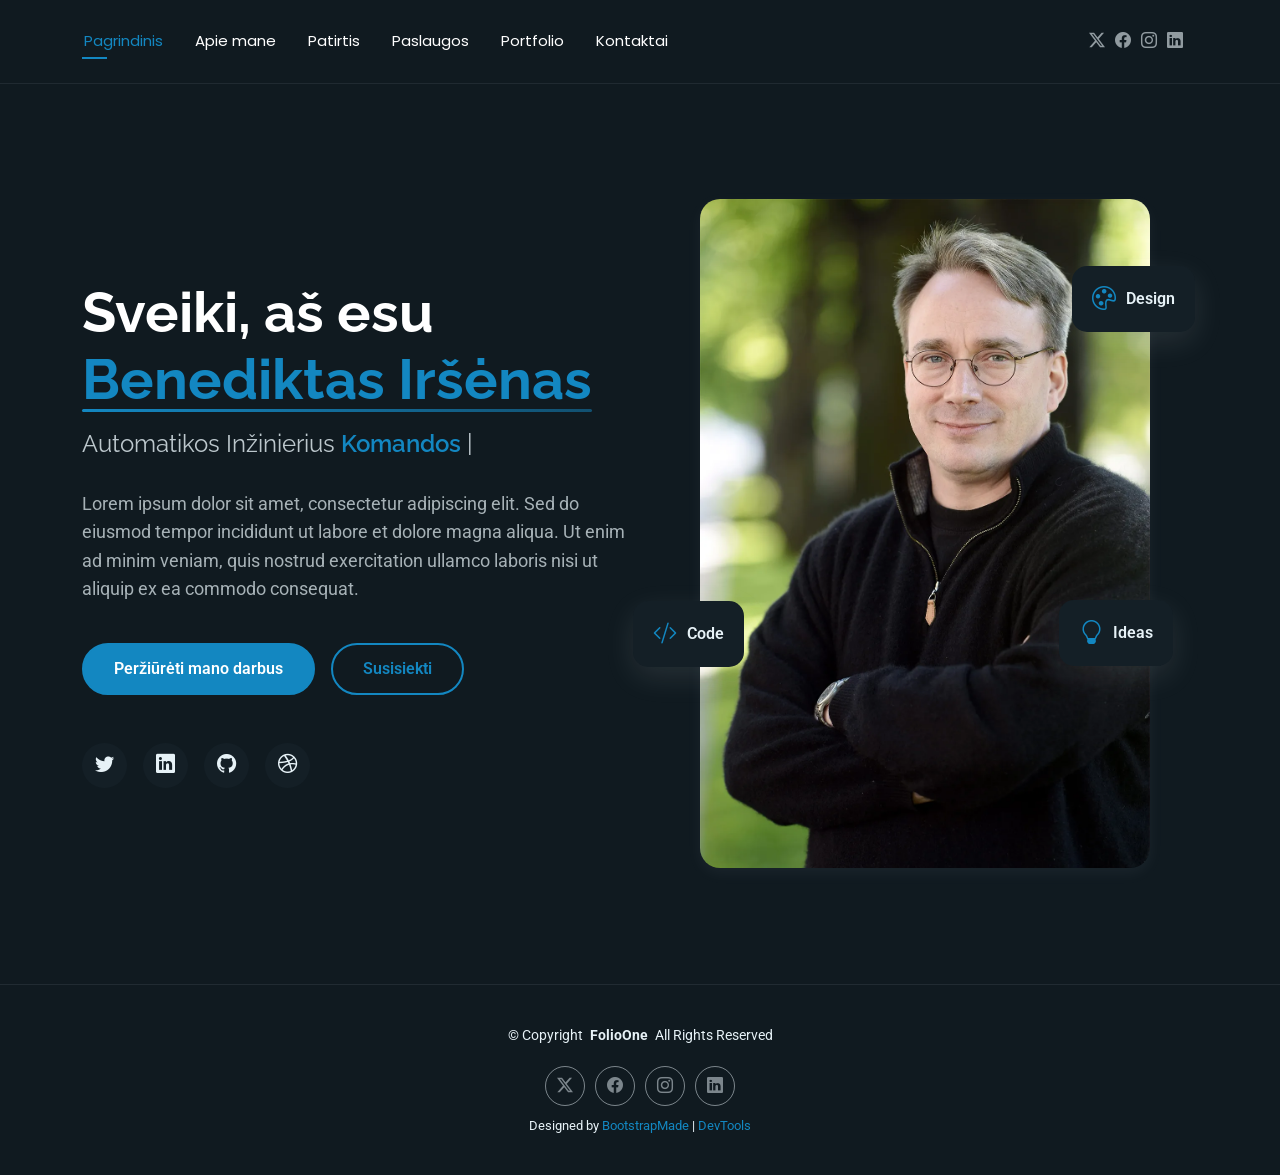
==== commit 4928977e: "PRadejom keisti" ====
--- a/index.html
+++ b/index.html
@@ -1,15 +1,15 @@
 <!DOCTYPE html>
-<html lang="en">
+<html lang="lt">
 
 <head>
   <meta charset="utf-8">
   <meta content="width=device-width, initial-scale=1.0" name="viewport">
-  <title>Index - FolioOne Bootstrap Template</title>
-  <meta name="description" content="">
-  <meta name="keywords" content="">
+  <title>Mano CV</title>
+  <meta name="author" content="Benediktas Iršėnas">
+  <meta name="aprašymas" content="Benedikto Iršėno CV puslapis">
 
   <!-- Favicons -->
-  <link href="assets/img/favicon.png" rel="icon">
+  <link href="assets/img/linux-icon.jpg" rel="icon">
   <link href="assets/img/apple-touch-icon.png" rel="apple-touch-icon">
 
   <!-- Fonts -->
@@ -48,12 +48,12 @@
 
       <nav id="navmenu" class="navmenu">
         <ul>
-          <li><a href="index.html" class="active">Home</a></li>
-          <li><a href="about.html">About</a></li>
-          <li><a href="resume.html">Resume</a></li>
-          <li><a href="services.html">Services</a></li>
+          <li><a href="index.html" class="active">Pagrindinis</a></li>
+          <li><a href="about.html">Apie mane</a></li>
+          <li><a href="resume.html">Patirtis</a></li>
+          <li><a href="services.html">Paslaugos</a></li>
           <li><a href="portfolio.html">Portfolio</a></li>
-          <li><a href="contact.html">Contact</a></li>
+          <li><a href="contact.html">Kontaktai</a></li>
         </ul>
         <i class="mobile-nav-toggle d-xl-none bi bi-list"></i>
       </nav>
@@ -78,12 +78,12 @@
         <div class="row gy-4 align-items-center">
           <div class="col-lg-6 order-2 order-lg-1">
             <div class="hero-content">
-              <h1 data-aos="fade-up" data-aos-delay="200">Hello, I'm <span class="highlight">Brandon Johnson</span></h1>
-              <h2 data-aos="fade-up" data-aos-delay="300">Creative <span class="typed" data-typed-items="UI/UX Designer, Web Developer, Digital Artist, Brand Strategist"></span></h2>
+              <h1 data-aos="fade-up" data-aos-delay="200">Sveiki, aš esu <span class="highlight">Benediktas Iršėnas</span></h1>
+              <h2 data-aos="fade-up" data-aos-delay="300">Automatikos Inžinierius <span class="typed" data-typed-items="Komandos Vadovas, Vyriausiasis Įmonės Patarėjas"></span></h2>
               <p data-aos="fade-up" data-aos-delay="400">Lorem ipsum dolor sit amet, consectetur adipiscing elit. Sed do eiusmod tempor incididunt ut labore et dolore magna aliqua. Ut enim ad minim veniam, quis nostrud exercitation ullamco laboris nisi ut aliquip ex ea commodo consequat.</p>
               <div class="hero-actions" data-aos="fade-up" data-aos-delay="500">
-                <a href="portfolio.html" class="btn btn-primary">View My Work</a>
-                <a href="contact.html" class="btn btn-outline">Get In Touch</a>
+                <a href="portfolio.html" class="btn btn-primary">Peržiūrėti mano darbus</a>
+                <a href="contact.html" class="btn btn-outline">Susisiekti</a>
               </div>
               <div class="social-links" data-aos="fade-up" data-aos-delay="600">
                 <a href="#"><i class="bi bi-twitter"></i></a>
@@ -96,7 +96,7 @@
           <div class="col-lg-6 order-1 order-lg-2">
             <div class="hero-image" data-aos="zoom-in" data-aos-delay="300">
               <div class="image-wrapper">
-                <img src="assets/img/profile/profile-square-11.webp" alt="Sarah Mitchell" class="img-fluid">
+                <img src="assets/img/profile/Linus-Torvalds-2012.webp" alt="Benediktas Iršėnas" class="img-fluid">
                 <div class="floating-elements">
                   <div class="floating-card design" data-aos="fade-left" data-aos-delay="700">
                     <i class="bi bi-palette"></i>
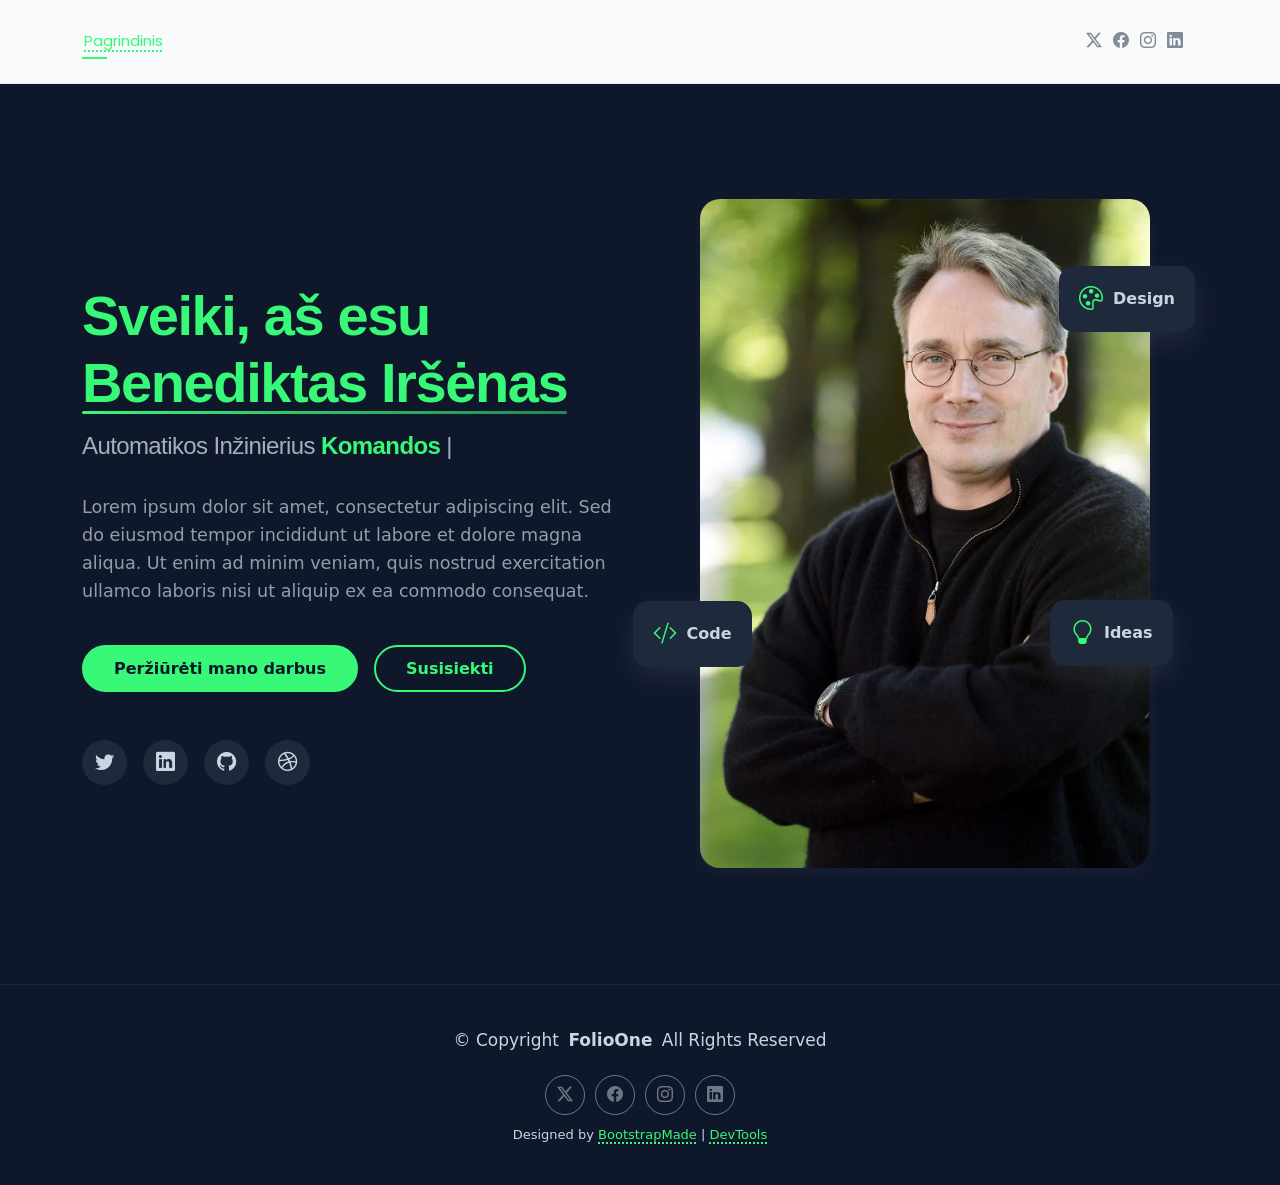
==== commit 0a289139: "9laboras nebaigtas" ====
--- a/index.html
+++ b/index.html
@@ -26,6 +26,7 @@
 
   <!-- Main CSS File -->
   <link href="assets/css/main.css" rel="stylesheet">
+  <link href="assets/css/custom.css" rel="stylesheet">
 
   <!-- =======================================================
   * Template Name: FolioOne
@@ -35,7 +36,7 @@
   * License: https://bootstrapmade.com/license/
   ======================================================== -->
 </head>
-
+<link rel="stylesheet" href="~/css/custom.css" />
 <body class="index-page">
 
   <header id="header" class="header d-flex align-items-center light-background sticky-top">
--- a/assets/css/custom.css
+++ b/assets/css/custom.css
@@ -0,0 +1,302 @@
+
+
+:root {
+  --default-font: "Inter", system-ui, -apple-system, "Segoe UI", sans-serif;
+  --heading-font: "Montserrat", "Segoe UI", sans-serif;
+  --nav-font: "Poppins", sans-serif;
+}
+
+
+:root { 
+  --background-color: #0f172a; 
+  --default-color: #cbd5e1;    
+  --heading-color: #f8fafc;    
+  --accent-color: #38f878;     
+  --surface-color: #1e293b;    
+  --contrast-color: #0f172a;   
+}
+
+
+:root {
+  --nav-color: #f8fafc; 
+  --nav-hover-color:#38f878; 
+  --nav-mobile-background-color: #1e293b; 
+  --nav-dropdown-background-color: #0f172a; 
+  --nav-dropdown-color: #cbd5e1; 
+  --nav-dropdown-hover-color: #38f878; 
+}
+
+*,
+*::before,
+*::after {
+  box-sizing: border-box;
+}
+
+html,
+body {
+  min-height: 100%;
+}
+
+.light-background {
+  --background-color: #f8fafc;
+  --default-color: #334155;
+  --heading-color: #0f172a;
+  --surface-color: #ffffff;
+}
+
+.dark-background {
+  --background-color: #020617;
+  --default-color: #94a3b8;
+  --heading-color: #ffffff;
+  --surface-color: #0f172a;
+  --contrast-color: #ffffff;
+}
+
+
+:root {
+  scroll-behavior: smooth;
+}
+
+
+body {
+  min-height: 100vh;
+  color: var(--default-color);
+  background-color: var(--background-color);
+  font-family: var(--default-font);
+  margin: 0;
+  padding: 0;
+  -webkit-font-smoothing: antialiased;
+}
+
+a {
+  color: var(--accent-color);
+  text-decoration: none;
+  transition: all 0.3s ease-in-out;
+}
+
+a:hover {
+  color: color-mix(in srgb, var(--accent-color), white 20%);
+  text-decoration: underline;
+}
+
+h1, h2, h3, h4, h5, h6 {
+  color: var(--heading-color);
+  font-family: var(--heading-font);
+  font-weight: 700;
+  line-height: 1.2;
+  letter-spacing: -0.025em;
+  margin: 0 0 0.75em;
+}
+
+h1 {
+  color: var(--accent-color);
+  font-size: clamp(2.5rem, 6vw, 4.5rem);
+  font-weight: 800;
+  line-height: 1.05;
+}
+
+h2 {
+  font-size: clamp(2rem, 4vw, 3rem);
+  font-weight: 750;
+}
+
+h3 {
+  font-size: clamp(1.5rem, 3vw, 2.125rem);
+  font-weight: 700;
+}
+
+h4 {
+  font-size: 1.5rem;
+  font-weight: 650;
+}
+
+h5 {
+  font-size: 1.25rem;
+  font-weight: 600;
+  letter-spacing: 0;
+}
+
+h6 {
+  color: var(--accent-color);
+  font-size: 1rem;
+  font-weight: 700;
+  letter-spacing: 0.08em;
+  text-transform: uppercase;
+}
+
+p {
+  color: var(--default-color);
+  font-family: var(--default-font);
+  font-size: 1.0625rem;
+  line-height: 1.8;
+  margin: 0 0 1.25rem;
+}
+
+
+
+.php-email-form .error-message {
+  display: none;
+  background: #ef4444; 
+  color: #ffffff;
+  text-align: left;
+  padding: 15px;
+  margin-bottom: 24px;
+  font-weight: 600;
+  border-radius: 6px;
+}
+
+.php-email-form .sent-message {
+  display: none;
+  color: #ffffff;
+  background: #10b981; 
+  text-align: center;
+  padding: 15px;
+  margin-bottom: 24px;
+  font-weight: 600;
+  border-radius: 6px;
+}
+
+.php-email-form .loading {
+  display: none;
+  background: var(--surface-color);
+  color: var(--default-color);
+  text-align: center;
+  padding: 15px;
+  margin-bottom: 24px;
+  border-radius: 6px;
+}
+
+.php-email-form .loading:before {
+  content: "";
+  display: inline-block;
+  border-radius: 50%;
+  width: 24px;
+  height: 24px;
+  margin: 0 10px -6px 0;
+  border: 3px solid var(--accent-color);
+  border-top-color: transparent;
+  animation: php-email-form-loading 1s linear infinite;
+}
+
+@keyframes php-email-form-loading {
+  0% { transform: rotate(0deg); }
+  100% { transform: rotate(360deg); }
+}
+
+
+button,
+.btn,
+input[type="button"],
+input[type="submit"],
+input[type="reset"] {
+  display: inline-block;
+  padding: 0.75rem 1.4rem;
+  border: 2px solid var(--accent-color);
+  border-radius: 0.5rem;
+  background: transparent;
+  color: var(--accent-color);
+  font: 700 1rem var(--default-font);
+  cursor: pointer;
+  transition: background-color 0.2s ease, color 0.2s ease, transform 0.2s ease;
+}
+
+button:hover,
+.btn:hover,
+input[type="button"]:hover,
+input[type="submit"]:hover,
+input[type="reset"]:hover {
+  background: var(--accent-color);
+  color: var(--contrast-color);
+  transform: translateY(-2px);
+}
+
+button:active,
+.btn:active,
+input[type="button"]:active,
+input[type="submit"]:active,
+input[type="reset"]:active {
+  transform: translateY(1px) scale(0.98);
+}
+
+button:focus-visible,
+.btn:focus-visible,
+input[type="button"]:focus-visible,
+input[type="submit"]:focus-visible,
+input[type="reset"]:focus-visible {
+  outline: 3px solid var(--heading-color);
+  outline-offset: 3px;
+}
+
+input,
+textarea,
+select {
+  color: var(--default-color);
+  font: inherit;
+}
+
+img,
+svg,
+video,
+canvas {
+  max-width: 100%;
+}
+
+a {
+  color: var(--accent-color);
+  text-decoration: underline;
+  text-decoration-style: dotted;
+  text-decoration-thickness: 2px;
+  text-underline-offset: 0.25em;
+}
+
+a:hover {
+  color: var(--heading-color);
+  text-decoration-style: solid;
+  text-decoration-thickness: 3px;
+}
+
+a:active {
+  color: var(--accent-color);
+  opacity: 0.7;
+}
+
+
+section {
+  padding-block: clamp(4rem, 8vw, 6.5rem);
+}
+
+.about-me,
+.content,
+.resume-item,
+.portfolio-item {
+  margin: 0 0 2rem;
+  padding: clamp(1.5rem, 3.5vw, 2.25rem);
+  border: 1px solid color-mix(in srgb, var(--accent-color) 24%, var(--default-color));
+  border-radius: 1.25rem;
+  background-color: var(--surface-color);
+  box-shadow: 0 1rem 2.25rem rgb(2 6 23 / 28%);
+}
+
+.about-me,
+.content {
+  margin-bottom: 2.25rem;
+}
+
+.resume-item {
+  margin-bottom: 1.5rem;
+  padding: clamp(1.5rem, 3vw, 2rem);
+  border-left: 3px solid var(--accent-color);
+  
+}
+
+.portfolio-item {
+  margin-bottom: 2.25rem;
+  overflow: hidden;
+  border-radius: 1.5rem;
+  transition: transform 0.25s ease, box-shadow 0.25s ease;
+}
+
+.portfolio-item:hover {
+  transform: translateY(-4px);
+  box-shadow: 0 1.25rem 3rem rgb(2 6 23 / 40%);
+}
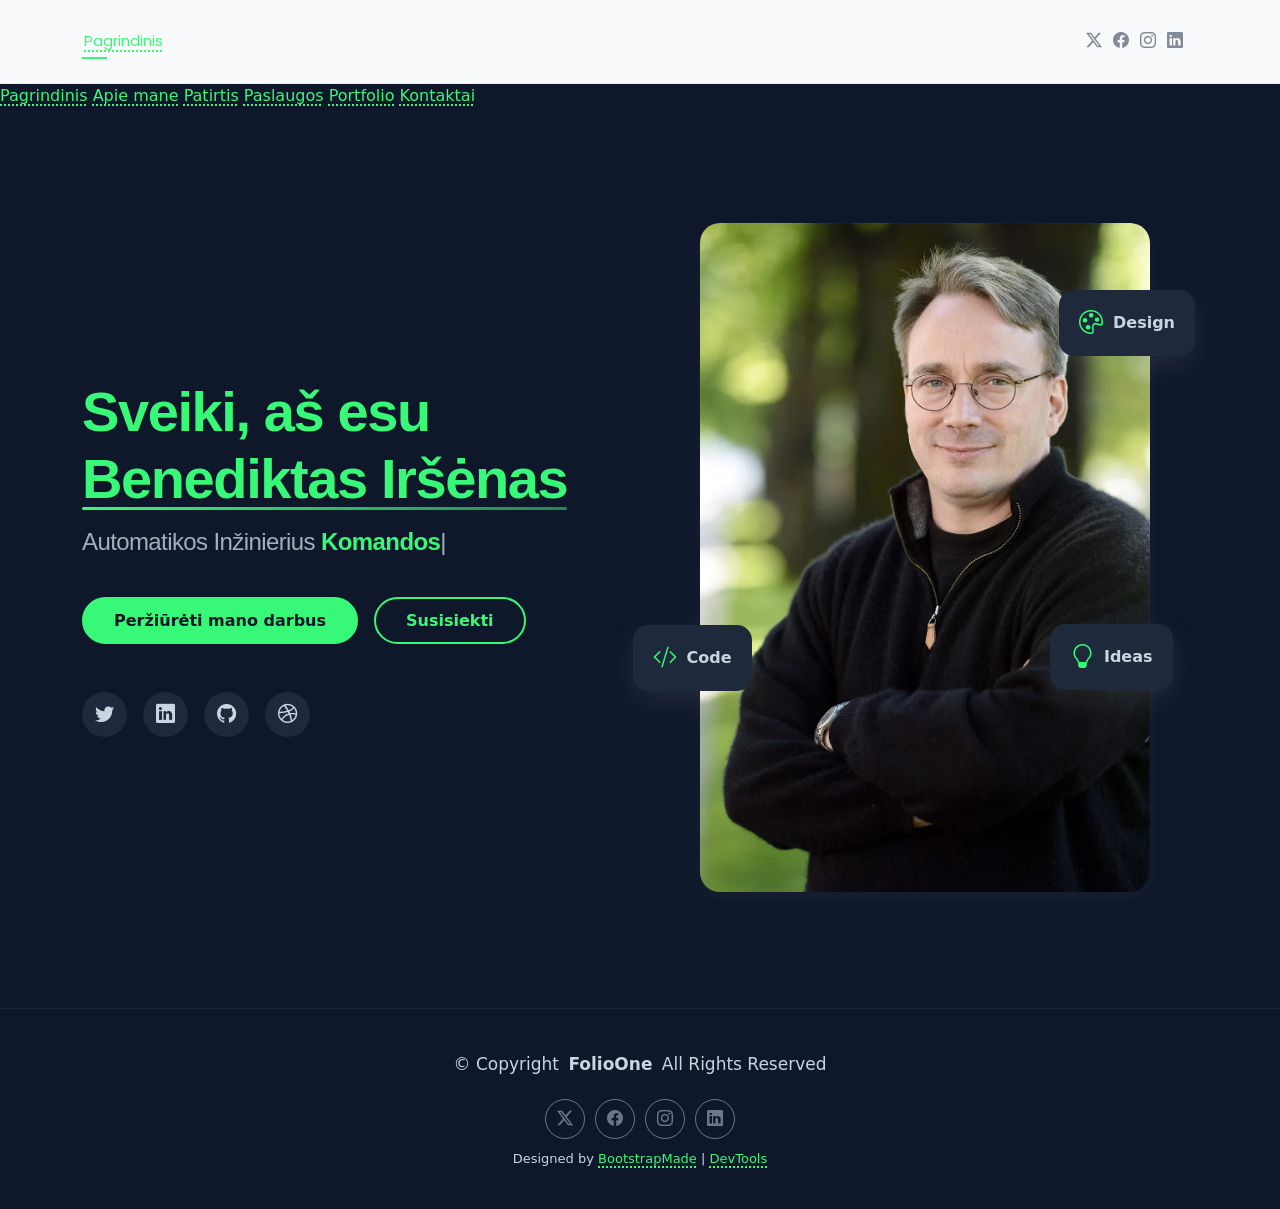
==== commit 92647338: "nzn 9kazkas" ====
--- a/index.html
+++ b/index.html
@@ -9,8 +9,8 @@
   <meta name="aprašymas" content="Benedikto Iršėno CV puslapis">
 
   <!-- Favicons -->
-  <link href="assets/img/linux-icon.jpg" rel="icon">
-  <link href="assets/img/apple-touch-icon.png" rel="apple-touch-icon">
+  <link href="assets/img/linux.jpg" rel="icon">
+  <link href="assets/img/linux-icon.jpg" rel="apple-touch-icon">
 
   <!-- Fonts -->
   <link href="https://fonts.googleapis.com" rel="preconnect">
@@ -28,6 +28,9 @@
   <link href="assets/css/main.css" rel="stylesheet">
   <link href="assets/css/custom.css" rel="stylesheet">
 
+  <link rel='stylesheet' href='css/custom.css' type='text/css' media='screen' charset='utf-8'>
+
+
   <!-- =======================================================
   * Template Name: FolioOne
   * Template URL: https://bootstrapmade.com/folioone-bootstrap-portfolio-website-template/
@@ -36,10 +39,9 @@
   * License: https://bootstrapmade.com/license/
   ======================================================== -->
 </head>
-<link rel="stylesheet" href="~/css/custom.css" />
 <body class="index-page">
 
-  <header id="header" class="header d-flex align-items-center light-background sticky-top">
+  <header id="header" class="header d-flex align-items-center light-background sticky-top bi-index-nav">
     <div class="container position-relative d-flex align-items-center justify-content-between">
 
       <!-- <a href="index.html" class="logo d-flex align-items-center me-auto me-xl-0">
@@ -69,6 +71,18 @@
     </div>
   </header>
 
+  <nav class="bi-index-progress" aria-label="Svetainės skyriai">
+    <div class="bi-index-progress__track" role="progressbar" aria-label="Puslapio skyriai" aria-valuemin="1" aria-valuemax="6" aria-valuenow="1"></div>
+    <div class="bi-index-progress__steps">
+      <a class="bi-index-progress__step" href="index.html" aria-current="page">Pagrindinis</a>
+      <a class="bi-index-progress__step" href="about.html">Apie mane</a>
+      <a class="bi-index-progress__step" href="resume.html">Patirtis</a>
+      <a class="bi-index-progress__step" href="services.html">Paslaugos</a>
+      <a class="bi-index-progress__step" href="portfolio.html">Portfolio</a>
+      <a class="bi-index-progress__step" href="contact.html">Kontaktai</a>
+    </div>
+  </nav>
+
   <main class="main">
 
     <!-- Hero Section -->
@@ -81,7 +95,7 @@
             <div class="hero-content">
               <h1 data-aos="fade-up" data-aos-delay="200">Sveiki, aš esu <span class="highlight">Benediktas Iršėnas</span></h1>
               <h2 data-aos="fade-up" data-aos-delay="300">Automatikos Inžinierius <span class="typed" data-typed-items="Komandos Vadovas, Vyriausiasis Įmonės Patarėjas"></span></h2>
-              <p data-aos="fade-up" data-aos-delay="400">Lorem ipsum dolor sit amet, consectetur adipiscing elit. Sed do eiusmod tempor incididunt ut labore et dolore magna aliqua. Ut enim ad minim veniam, quis nostrud exercitation ullamco laboris nisi ut aliquip ex ea commodo consequat.</p>
+              <p data-aos="fade-up" data-aos-delay="400">  </p>
               <div class="hero-actions" data-aos="fade-up" data-aos-delay="500">
                 <a href="portfolio.html" class="btn btn-primary">Peržiūrėti mano darbus</a>
                 <a href="contact.html" class="btn btn-outline">Susisiekti</a>
